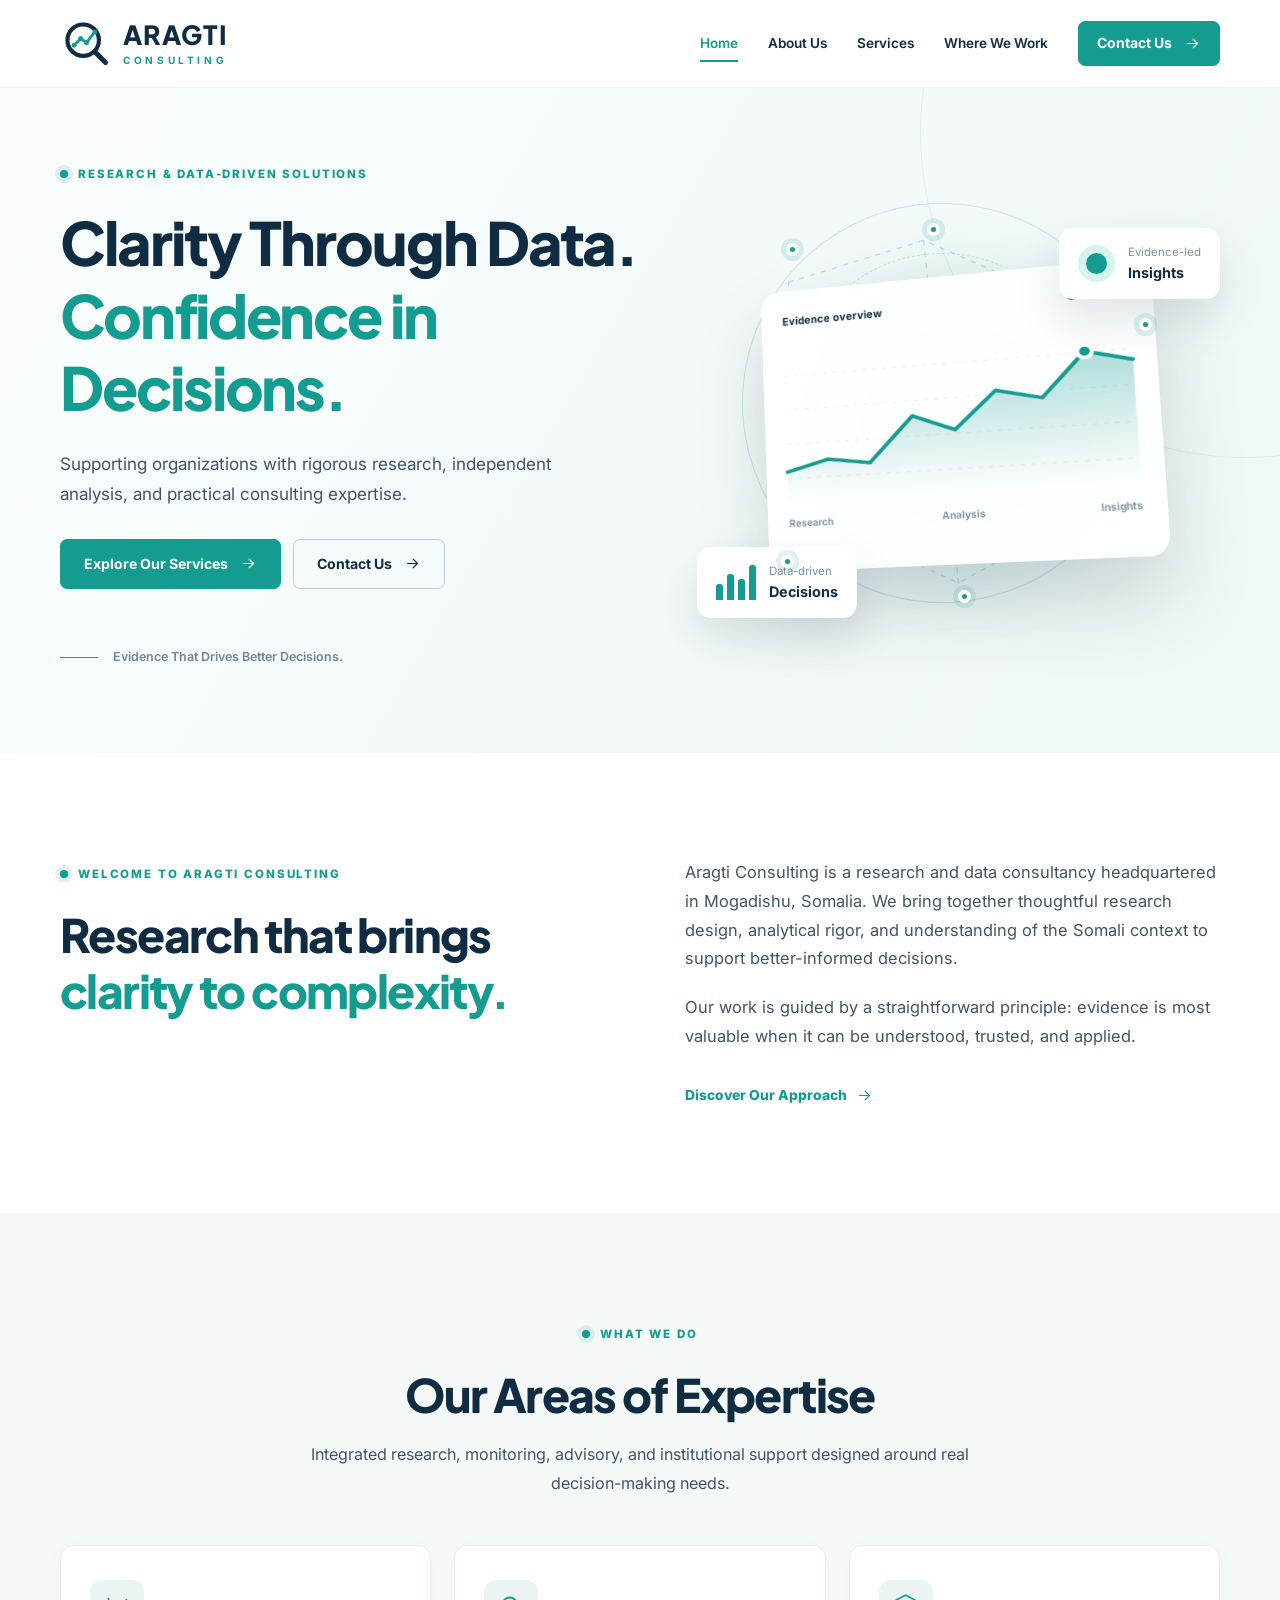
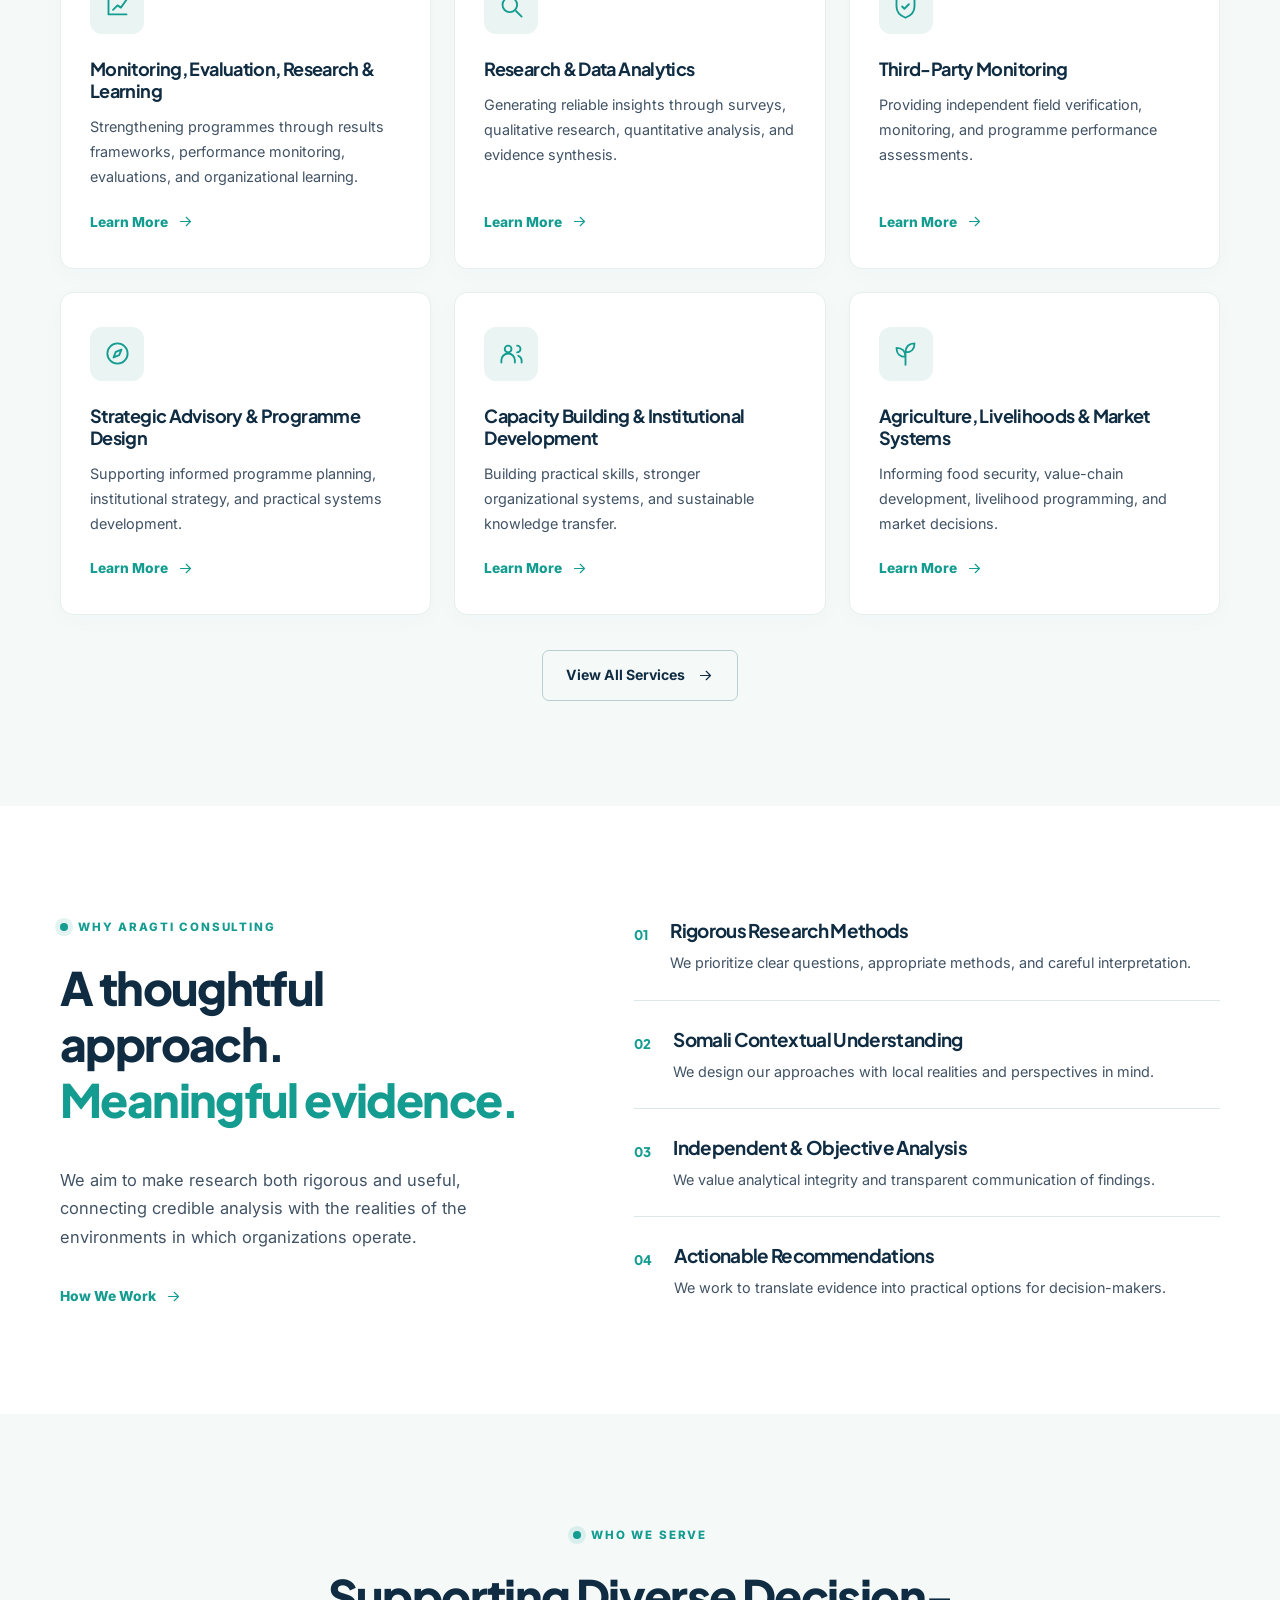
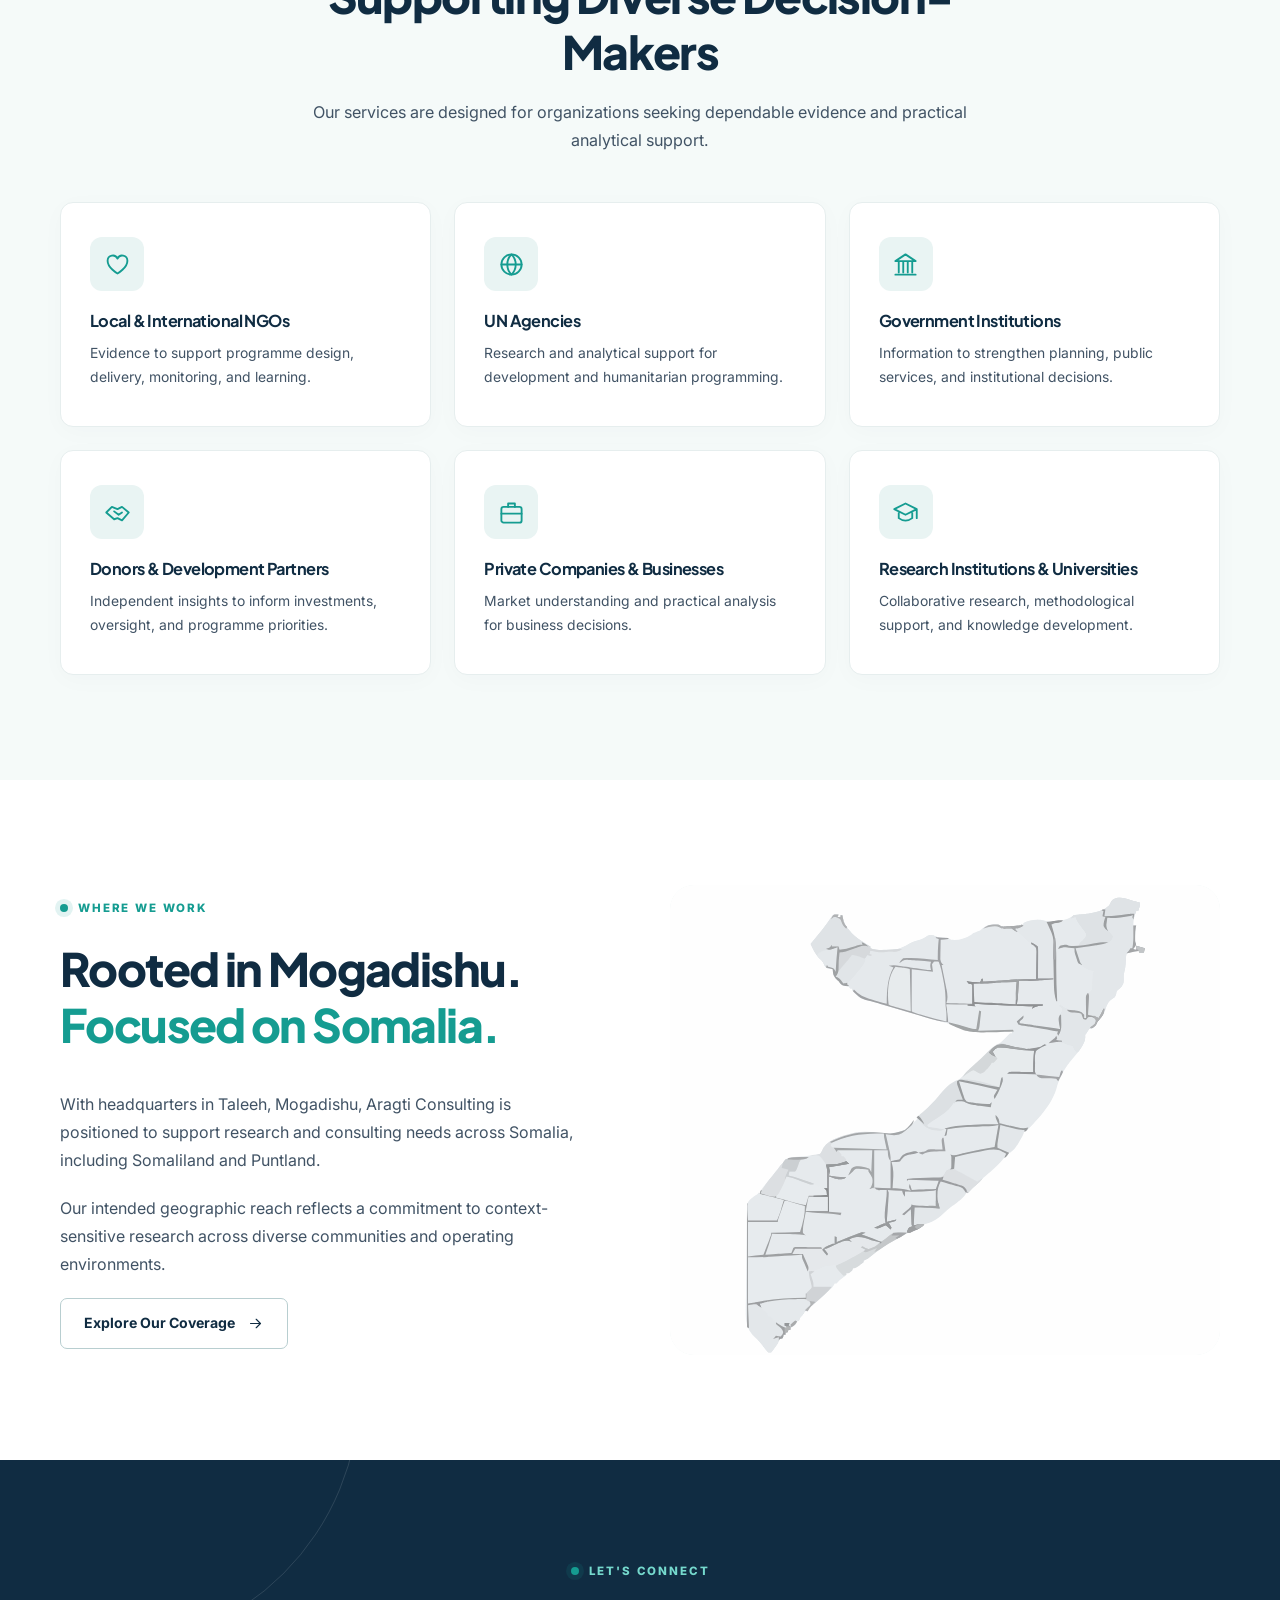
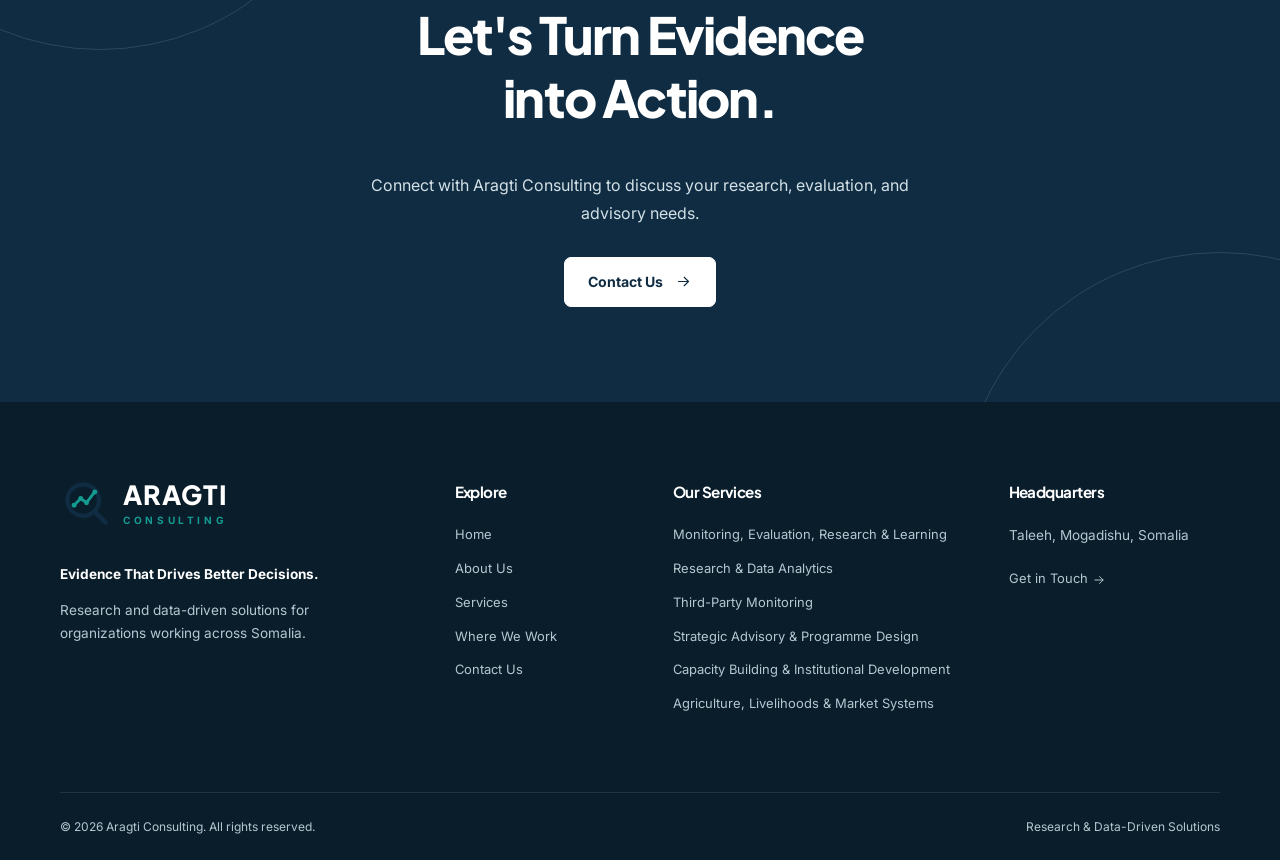
==== index.html @ 517cd4cc "Add files via upload" ====
<!doctype html>
<html lang="en">
<head>
  <meta charset="utf-8">
  <meta name="viewport" content="width=device-width,initial-scale=1">
  <meta name="theme-color" content="#102C42">
  <meta name="description" content="Aragti Consulting delivers research, data analytics, monitoring, evaluation, and advisory solutions for organizations across Somalia.">
  <meta name="robots" content="index,follow">
  <meta property="og:type" content="website">
  <meta property="og:site_name" content="Aragti Consulting">
  <meta property="og:title" content="Home | Aragti Consulting">
  <meta property="og:description" content="Aragti Consulting delivers research, data analytics, monitoring, evaluation, and advisory solutions for organizations across Somalia.">
  <meta property="og:image" content="assets/social-preview.svg">
  <meta name="twitter:card" content="summary_large_image">
  <meta name="twitter:title" content="Home | Aragti Consulting">
  <meta name="twitter:description" content="Aragti Consulting delivers research, data analytics, monitoring, evaluation, and advisory solutions for organizations across Somalia.">
  <link rel="icon" href="assets/favicon.svg" type="image/svg+xml">
  <link rel="preconnect" href="https://fonts.googleapis.com">
  <link rel="preconnect" href="https://fonts.gstatic.com" crossorigin>
  <link href="https://fonts.googleapis.com/css2?family=Inter:wght@400;500;600;700&family=Plus+Jakarta+Sans:wght@400;500;600;700;800&display=swap" rel="stylesheet">
  <link rel="stylesheet" href="css/styles.css">
  <script src="js/main.js" defer></script>
  <title>Home | Aragti Consulting</title>
</head>
<body>
  <a class="skip-link" href="#main">Skip to content</a>
  <header class="site-header" id="site-header">
    <div class="container header-inner">
      <a class="brand" href="index.html" aria-label="Aragti Consulting home">
        <img src="assets/logo.svg" alt="" width="53" height="53">
        <span class="brand-type"><strong>ARAGTI</strong><span>CONSULTING</span></span>
      </a>
      <button class="menu-toggle" type="button" aria-label="Open navigation" aria-controls="primary-nav" aria-expanded="false">
        <svg class="icon menu-open" viewBox="0 0 24 24" fill="none" stroke="currentColor" stroke-width="1.65" stroke-linecap="round" stroke-linejoin="round" aria-hidden="true"><path d="M4 7h16M4 12h16M4 17h16"/></svg><svg class="icon menu-close" viewBox="0 0 24 24" fill="none" stroke="currentColor" stroke-width="1.65" stroke-linecap="round" stroke-linejoin="round" aria-hidden="true"><path d="M5 5 19 19M19 5 5 19"/></svg>
      </button>
      <nav class="primary-nav" id="primary-nav" aria-label="Main navigation">
        <a href="index.html" aria-current="page">Home</a><a href="about.html" >About Us</a><a href="services.html" >Services</a><a href="where-we-work.html" >Where We Work</a>
        <a class="button button-small" href="contact.html" >Contact Us <svg class="icon " viewBox="0 0 24 24" fill="none" stroke="currentColor" stroke-width="1.65" stroke-linecap="round" stroke-linejoin="round" aria-hidden="true"><path d="M5 12h14m-6-6 6 6-6 6"/></svg></a>
      </nav>
    </div>
  </header>
  <main id="main">
<section class="hero">
  <div class="container hero-grid">
    <div class="hero-content">
      <span class="eyebrow"><span class="eyebrow-dot"></span>Research & Data-Driven Solutions</span>
      <h1>Clarity Through Data.<br><span>Confidence in Decisions.</span></h1>
      <p>Supporting organizations with rigorous research, independent analysis, and practical consulting expertise.</p>
      <div class="button-row">
        <a class="button" href="services.html">Explore Our Services <svg class="icon " viewBox="0 0 24 24" fill="none" stroke="currentColor" stroke-width="1.65" stroke-linecap="round" stroke-linejoin="round" aria-hidden="true"><path d="M5 12h14m-6-6 6 6-6 6"/></svg></a>
        <a class="button button-outline" href="contact.html">Contact Us <svg class="icon " viewBox="0 0 24 24" fill="none" stroke="currentColor" stroke-width="1.65" stroke-linecap="round" stroke-linejoin="round" aria-hidden="true"><path d="M5 12h14m-6-6 6 6-6 6"/></svg></a>
      </div>
      <div class="hero-footnote"><span class="footnote-line"></span>Evidence That Drives Better Decisions.</div>
    </div>
    <div class="hero-visual" aria-hidden="true">
  <div class="visual-glow"></div>
  <div class="visual-orbit orbit-one"></div>
  <div class="visual-orbit orbit-two"></div>
  <div class="analytics-card analytics-main">
    <div class="analytics-top"><span>Evidence overview</span><span class="status-dots">● ● ●</span></div>
    <div class="chart-area">
      <svg viewBox="0 0 340 180" preserveAspectRatio="none">
        <defs><linearGradient id="chartfill" x1="0" y1="0" x2="0" y2="1"><stop stop-color="#159C91" stop-opacity=".34"/><stop offset="1" stop-color="#159C91" stop-opacity="0"/></linearGradient></defs>
        <path class="chart-grid" d="M0 35H340M0 75H340M0 115H340M0 155H340"/>
        <path d="M0 147 42 135 84 142 128 92 169 111 210 70 254 82 296 34 340 47V180H0Z" fill="url(#chartfill)"/>
        <path d="M0 147 42 135 84 142 128 92 169 111 210 70 254 82 296 34 340 47" fill="none" stroke="#159C91" stroke-width="4" stroke-linecap="round" stroke-linejoin="round"/>
        <circle cx="296" cy="34" r="7" fill="#159C91" stroke="white" stroke-width="4"/>
      </svg>
    </div>
    <div class="analytics-bottom"><span>Research</span><span>Analysis</span><span>Insights</span></div>
  </div>
  <div class="float-card float-card-top"><span class="mini-pulse"></span><span>Evidence-led<br><strong>Insights</strong></span></div>
  <div class="float-card float-card-bottom"><span class="mini-bars"><i></i><i></i><i></i><i></i></span><span>Data-driven<br><strong>Decisions</strong></span></div>
  <div class="node node-a"></div><div class="node node-b"></div><div class="node node-c"></div>
  <div class="node node-d"></div><div class="node node-e"></div>
  <svg class="network-lines" viewBox="0 0 600 540"><path d="M105 120 260 72 474 165 500 355 300 465 95 370 105 120M260 72 300 465M95 370 474 165"/></svg>
</div>
  </div>
</section>

<section class="section intro-section">
  <div class="container split-grid">
    <div class="reveal">
      <span class="eyebrow"><span class="eyebrow-dot"></span>Welcome to Aragti Consulting</span>
      <h2>Research that brings <span class="accent">clarity to complexity.</span></h2>
    </div>
    <div class="intro-copy reveal">
      <p>Aragti Consulting is a research and data consultancy headquartered in Mogadishu, Somalia. We bring together thoughtful research design, analytical rigor, and understanding of the Somali context to support better-informed decisions.</p>
      <p>Our work is guided by a straightforward principle: evidence is most valuable when it can be understood, trusted, and applied.</p>
      <a class="text-link" href="about.html">Discover Our Approach <svg class="icon " viewBox="0 0 24 24" fill="none" stroke="currentColor" stroke-width="1.65" stroke-linecap="round" stroke-linejoin="round" aria-hidden="true"><path d="M5 12h14m-6-6 6 6-6 6"/></svg></a>
    </div>
  </div>
</section>

<section class="section section-soft" id="services">
  <div class="container">
    <div class="section-heading reveal"><span class="eyebrow"><span class="eyebrow-dot"></span>What We Do</span><h2>Our Areas of Expertise</h2><p>Integrated research, monitoring, advisory, and institutional support designed around real decision-making needs.</p></div>
    <div class="card-grid three-col">
  <article class="info-card reveal">
    <span class="icon-box"><svg class="icon " viewBox="0 0 24 24" fill="none" stroke="currentColor" stroke-width="1.65" stroke-linecap="round" stroke-linejoin="round" aria-hidden="true"><path d="M4 19V5M4 19h16M8 15l4-4 3 2 5-7"/></svg></span>
    <h3>Monitoring, Evaluation, Research & Learning</h3><p>Strengthening programmes through results frameworks, performance monitoring, evaluations, and organizational learning.</p>
    <a class="text-link" href="services.html#service-1">Learn More <svg class="icon " viewBox="0 0 24 24" fill="none" stroke="currentColor" stroke-width="1.65" stroke-linecap="round" stroke-linejoin="round" aria-hidden="true"><path d="M5 12h14m-6-6 6 6-6 6"/></svg></a>
  </article>
  <article class="info-card reveal">
    <span class="icon-box"><svg class="icon " viewBox="0 0 24 24" fill="none" stroke="currentColor" stroke-width="1.65" stroke-linecap="round" stroke-linejoin="round" aria-hidden="true"><circle cx="10.5" cy="10.5" r="6.5"/><path d="m16 16 5 5"/></svg></span>
    <h3>Research & Data Analytics</h3><p>Generating reliable insights through surveys, qualitative research, quantitative analysis, and evidence synthesis.</p>
    <a class="text-link" href="services.html#service-2">Learn More <svg class="icon " viewBox="0 0 24 24" fill="none" stroke="currentColor" stroke-width="1.65" stroke-linecap="round" stroke-linejoin="round" aria-hidden="true"><path d="M5 12h14m-6-6 6 6-6 6"/></svg></a>
  </article>
  <article class="info-card reveal">
    <span class="icon-box"><svg class="icon " viewBox="0 0 24 24" fill="none" stroke="currentColor" stroke-width="1.65" stroke-linecap="round" stroke-linejoin="round" aria-hidden="true"><path d="M12 2 4 6v6c0 5 3.4 8.2 8 10 4.6-1.8 8-5 8-10V6l-8-4Z"/><path d="m9 12 2 2 4-4"/></svg></span>
    <h3>Third-Party Monitoring</h3><p>Providing independent field verification, monitoring, and programme performance assessments.</p>
    <a class="text-link" href="services.html#service-3">Learn More <svg class="icon " viewBox="0 0 24 24" fill="none" stroke="currentColor" stroke-width="1.65" stroke-linecap="round" stroke-linejoin="round" aria-hidden="true"><path d="M5 12h14m-6-6 6 6-6 6"/></svg></a>
  </article>
  <article class="info-card reveal">
    <span class="icon-box"><svg class="icon " viewBox="0 0 24 24" fill="none" stroke="currentColor" stroke-width="1.65" stroke-linecap="round" stroke-linejoin="round" aria-hidden="true"><circle cx="12" cy="12" r="9"/><path d="m15.5 8.5-2 5-5 2 2-5 5-2Z"/></svg></span>
    <h3>Strategic Advisory & Programme Design</h3><p>Supporting informed programme planning, institutional strategy, and practical systems development.</p>
    <a class="text-link" href="services.html#service-4">Learn More <svg class="icon " viewBox="0 0 24 24" fill="none" stroke="currentColor" stroke-width="1.65" stroke-linecap="round" stroke-linejoin="round" aria-hidden="true"><path d="M5 12h14m-6-6 6 6-6 6"/></svg></a>
  </article>
  <article class="info-card reveal">
    <span class="icon-box"><svg class="icon " viewBox="0 0 24 24" fill="none" stroke="currentColor" stroke-width="1.65" stroke-linecap="round" stroke-linejoin="round" aria-hidden="true"><circle cx="9" cy="8" r="3"/><path d="M3 20v-2a6 6 0 0 1 12 0v2M17 5a3 3 0 0 1 0 6M18 14a5 5 0 0 1 3 5v1"/></svg></span>
    <h3>Capacity Building & Institutional Development</h3><p>Building practical skills, stronger organizational systems, and sustainable knowledge transfer.</p>
    <a class="text-link" href="services.html#service-5">Learn More <svg class="icon " viewBox="0 0 24 24" fill="none" stroke="currentColor" stroke-width="1.65" stroke-linecap="round" stroke-linejoin="round" aria-hidden="true"><path d="M5 12h14m-6-6 6 6-6 6"/></svg></a>
  </article>
  <article class="info-card reveal">
    <span class="icon-box"><svg class="icon " viewBox="0 0 24 24" fill="none" stroke="currentColor" stroke-width="1.65" stroke-linecap="round" stroke-linejoin="round" aria-hidden="true"><path d="M12 22V11M12 15c-5 0-8-3-8-8 5 0 8 3 8 8ZM12 11c0-5 3-8 8-8 0 5-3 8-8 8Z"/></svg></span>
    <h3>Agriculture, Livelihoods & Market Systems</h3><p>Informing food security, value-chain development, livelihood programming, and market decisions.</p>
    <a class="text-link" href="services.html#service-6">Learn More <svg class="icon " viewBox="0 0 24 24" fill="none" stroke="currentColor" stroke-width="1.65" stroke-linecap="round" stroke-linejoin="round" aria-hidden="true"><path d="M5 12h14m-6-6 6 6-6 6"/></svg></a>
  </article></div>
    <div class="section-action reveal"><a class="button button-outline" href="services.html">View All Services <svg class="icon " viewBox="0 0 24 24" fill="none" stroke="currentColor" stroke-width="1.65" stroke-linecap="round" stroke-linejoin="round" aria-hidden="true"><path d="M5 12h14m-6-6 6 6-6 6"/></svg></a></div>
  </div>
</section>

<section class="section">
  <div class="container why-grid">
    <div class="reveal">
      <span class="eyebrow"><span class="eyebrow-dot"></span>Why Aragti Consulting</span>
      <h2>A thoughtful approach.<br><span class="accent">Meaningful evidence.</span></h2>
      <p class="lead">We aim to make research both rigorous and useful, connecting credible analysis with the realities of the environments in which organizations operate.</p>
      <a class="text-link" href="about.html">How We Work <svg class="icon " viewBox="0 0 24 24" fill="none" stroke="currentColor" stroke-width="1.65" stroke-linecap="round" stroke-linejoin="round" aria-hidden="true"><path d="M5 12h14m-6-6 6 6-6 6"/></svg></a>
    </div>
    <div class="quality-grid">
      <div class="quality-item reveal"><span>01</span><div><h3>Rigorous Research Methods</h3><p>We prioritize clear questions, appropriate methods, and careful interpretation.</p></div></div><div class="quality-item reveal"><span>02</span><div><h3>Somali Contextual Understanding</h3><p>We design our approaches with local realities and perspectives in mind.</p></div></div><div class="quality-item reveal"><span>03</span><div><h3>Independent & Objective Analysis</h3><p>We value analytical integrity and transparent communication of findings.</p></div></div><div class="quality-item reveal"><span>04</span><div><h3>Actionable Recommendations</h3><p>We work to translate evidence into practical options for decision-makers.</p></div></div>
    </div>
  </div>
</section>

<section class="section section-soft">
  <div class="container">
    <div class="section-heading reveal"><span class="eyebrow"><span class="eyebrow-dot"></span>Who We Serve</span><h2>Supporting Diverse Decision-Makers</h2><p>Our services are designed for organizations seeking dependable evidence and practical analytical support.</p></div>
    <div class="card-grid three-col audience-grid">
      <article class="audience-card reveal"><span class="icon-box"><svg class="icon " viewBox="0 0 24 24" fill="none" stroke="currentColor" stroke-width="1.65" stroke-linecap="round" stroke-linejoin="round" aria-hidden="true"><path d="M20.8 8.6C20.8 15 12 20 12 20S3.2 15 3.2 8.6a4.6 4.6 0 0 1 8.8-1.8 4.6 4.6 0 0 1 8.8 1.8Z"/></svg></span><h3>Local & International NGOs</h3><p>Evidence to support programme design, delivery, monitoring, and learning.</p></article><article class="audience-card reveal"><span class="icon-box"><svg class="icon " viewBox="0 0 24 24" fill="none" stroke="currentColor" stroke-width="1.65" stroke-linecap="round" stroke-linejoin="round" aria-hidden="true"><circle cx="12" cy="12" r="9"/><path d="M3 12h18M12 3c-5 5-5 13 0 18M12 3c5 5 5 13 0 18"/></svg></span><h3>UN Agencies</h3><p>Research and analytical support for development and humanitarian programming.</p></article><article class="audience-card reveal"><span class="icon-box"><svg class="icon " viewBox="0 0 24 24" fill="none" stroke="currentColor" stroke-width="1.65" stroke-linecap="round" stroke-linejoin="round" aria-hidden="true"><path d="m3 9 9-6 9 6M4 9h16M6 9v10M10 9v10M14 9v10M18 9v10M3 21h18"/></svg></span><h3>Government Institutions</h3><p>Information to strengthen planning, public services, and institutional decisions.</p></article><article class="audience-card reveal"><span class="icon-box"><svg class="icon " viewBox="0 0 24 24" fill="none" stroke="currentColor" stroke-width="1.65" stroke-linecap="round" stroke-linejoin="round" aria-hidden="true"><path d="m2 12 5-5 5 2 4-2 6 5-6 7-4-2-3 1-7-6Z"/><path d="m9 11 4 3 3-2"/></svg></span><h3>Donors & Development Partners</h3><p>Independent insights to inform investments, oversight, and programme priorities.</p></article><article class="audience-card reveal"><span class="icon-box"><svg class="icon " viewBox="0 0 24 24" fill="none" stroke="currentColor" stroke-width="1.65" stroke-linecap="round" stroke-linejoin="round" aria-hidden="true"><rect x="3" y="7" width="18" height="14" rx="2"/><path d="M9 7V4h6v3M3 13h18"/></svg></span><h3>Private Companies & Businesses</h3><p>Market understanding and practical analysis for business decisions.</p></article><article class="audience-card reveal"><span class="icon-box"><svg class="icon " viewBox="0 0 24 24" fill="none" stroke="currentColor" stroke-width="1.65" stroke-linecap="round" stroke-linejoin="round" aria-hidden="true"><path d="m2 9 10-5 10 5-10 5-10-5ZM6 12v5c4 3 8 3 12 0v-5M22 9v8"/></svg></span><h3>Research Institutions & Universities</h3><p>Collaborative research, methodological support, and knowledge development.</p></article>
    </div>
  </div>
</section>

<section class="section">
  <div class="container coverage-preview">
    <div class="reveal">
      <span class="eyebrow"><span class="eyebrow-dot"></span>Where We Work</span>
      <h2>Rooted in Mogadishu.<br><span class="accent">Focused on Somalia.</span></h2>
      <p>With headquarters in Taleeh, Mogadishu, Aragti Consulting is positioned to support research and consulting needs across Somalia, including Somaliland and Puntland.</p>
      <p>Our intended geographic reach reflects a commitment to context-sensitive research across diverse communities and operating environments.</p>
      <a class="button button-outline" href="where-we-work.html">Explore Our Coverage <svg class="icon " viewBox="0 0 24 24" fill="none" stroke="currentColor" stroke-width="1.65" stroke-linecap="round" stroke-linejoin="round" aria-hidden="true"><path d="M5 12h14m-6-6 6 6-6 6"/></svg></a>
    </div>
    <div class="coverage-art reveal" aria-hidden="true">
      <img src="assets/somalia-map.svg" alt="" width="540" height="470" loading="lazy">
    </div>
  </div>
</section>

<section class="cta-section">
    <div class="container cta-inner reveal">
      <span class="eyebrow"><span class="eyebrow-dot"></span>Let's Connect</span>
      <h2>Let's Turn Evidence<br>into Action.</h2>
      <p>Connect with Aragti Consulting to discuss your research, evaluation, and advisory needs.</p>
      <a class="button button-light" href="contact.html">Contact Us <svg class="icon " viewBox="0 0 24 24" fill="none" stroke="currentColor" stroke-width="1.65" stroke-linecap="round" stroke-linejoin="round" aria-hidden="true"><path d="M5 12h14m-6-6 6 6-6 6"/></svg></a>
    </div>
  </section></main>
  <footer class="site-footer">
    <div class="container footer-grid">
      <div class="footer-about">
        <a class="brand brand-footer" href="index.html">
          <img src="assets/logo.svg" alt="" width="52" height="52">
          <span class="brand-type"><strong>ARAGTI</strong><span>CONSULTING</span></span>
        </a>
        <p class="footer-tagline">Evidence That Drives Better Decisions.</p>
        <p>Research and data-driven solutions for organizations working across Somalia.</p>
      </div>
      <div><h3>Explore</h3>
        <a href="index.html">Home</a><a href="about.html">About Us</a>
        <a href="services.html">Services</a><a href="where-we-work.html">Where We Work</a>
        <a href="contact.html">Contact Us</a>
      </div>
      <div><h3>Our Services</h3>
        <a href="services.html#service-1">Monitoring, Evaluation, Research & Learning</a><a href="services.html#service-2">Research & Data Analytics</a><a href="services.html#service-3">Third-Party Monitoring</a><a href="services.html#service-4">Strategic Advisory & Programme Design</a><a href="services.html#service-5">Capacity Building & Institutional Development</a><a href="services.html#service-6">Agriculture, Livelihoods & Market Systems</a>
      </div>
      <div><h3>Headquarters</h3><p>Taleeh, Mogadishu, Somalia</p>
        <a href="contact.html">Get in Touch <svg class="icon " viewBox="0 0 24 24" fill="none" stroke="currentColor" stroke-width="1.65" stroke-linecap="round" stroke-linejoin="round" aria-hidden="true"><path d="M5 12h14m-6-6 6 6-6 6"/></svg></a>
      </div>
    </div>
    <div class="container footer-bottom">
      <span>© <span id="year"></span> Aragti Consulting. All rights reserved.</span>
      <span>Research & Data-Driven Solutions</span>
    </div>
  </footer>
  <button class="back-to-top" type="button" aria-label="Back to top"><svg class="icon " viewBox="0 0 24 24" fill="none" stroke="currentColor" stroke-width="1.65" stroke-linecap="round" stroke-linejoin="round" aria-hidden="true"><path d="M12 20V4m-7 7 7-7 7 7"/></svg></button>
</body>
</html>
---- css/styles.css ----
:root{
  --navy:#102C42;--navy-dark:#0B2233;--teal:#159C91;
  --teal-dark:#107E75;--soft:#E9F4F3;--text:#415365;
  --white:#fff;--line:#DDE7E9;--shadow:0 20px 60px rgba(16,44,66,.08);
  --heading:"Plus Jakarta Sans",Arial,sans-serif;
  --body:"Inter",Arial,sans-serif;
}
*,*::before,*::after{box-sizing:border-box}
html{scroll-behavior:smooth;scroll-padding-top:100px}
body{margin:0;font-family:var(--body);color:var(--text);line-height:1.75;background:#fff}
body.menu-open{overflow:hidden}
h1,h2,h3,h4{font-family:var(--heading);color:var(--navy);line-height:1.22;letter-spacing:-.035em}
h1,h2,h3,p{margin-top:0}
h1{font-size:clamp(2.8rem,5vw,5rem);font-weight:800}
h2{font-size:clamp(2rem,3.6vw,3.25rem);font-weight:800}
h3{font-size:1.18rem;font-weight:700}
p{margin-bottom:1.25rem}
a{color:inherit;text-decoration:none}
button,input,textarea{font:inherit}
button{cursor:pointer}
img,svg{max-width:100%}
img{display:block}
:focus-visible{outline:3px solid var(--teal);outline-offset:4px}
::selection{background:#B7E6E0;color:var(--navy)}
.container{width:min(1160px,calc(100% - 48px));margin-inline:auto}
.section{padding:105px 0}
.section-soft{background:#F5FAF9}
.accent{color:var(--teal)}
.icon{width:21px;height:21px;flex:none}
.skip-link{position:fixed;top:-100px;left:20px;background:var(--navy);color:#fff;padding:12px 20px;z-index:1000}
.skip-link:focus{top:10px}
.site-header{height:88px;position:sticky;top:0;z-index:100;background:rgba(255,255,255,.96);backdrop-filter:blur(18px);border-bottom:1px solid rgba(16,44,66,.06);transition:box-shadow .25s}
.site-header.scrolled{box-shadow:0 7px 25px rgba(16,44,66,.08)}
.header-inner{height:100%;display:flex;align-items:center;justify-content:space-between;gap:25px}
.brand{display:inline-flex;align-items:center;gap:10px;color:var(--navy);flex:none}
.brand img{width:53px;height:53px}
.brand-type{display:flex;flex-direction:column;line-height:1}
.brand-type strong{font-family:var(--heading);font-size:1.65rem;letter-spacing:.035em;font-weight:800}
.brand-type>span{color:var(--teal);font-size:.63rem;letter-spacing:.36em;font-weight:700;margin-top:6px}
.primary-nav{display:flex;align-items:center;gap:30px}
.primary-nav>a:not(.button){font-size:.85rem;font-weight:600;color:var(--navy);padding:10px 0;position:relative}
.primary-nav>a:not(.button)::after{content:"";height:2px;background:var(--teal);position:absolute;left:0;right:100%;bottom:3px;transition:right .25s}
.primary-nav>a:not(.button):hover::after,.primary-nav>a[aria-current="page"]:not(.button)::after{right:0}
.primary-nav>a[aria-current="page"]:not(.button){color:var(--teal)}
.menu-toggle{display:none;border:0;background:none;color:var(--navy);padding:8px}
.menu-close{display:none}
.button{display:inline-flex;align-items:center;justify-content:center;gap:12px;padding:15px 23px;border-radius:7px;background:var(--teal);color:#fff;border:1px solid var(--teal);font-size:.88rem;font-weight:700;line-height:1.3;transition:transform .25s,background .25s,box-shadow .25s}
.button:hover{background:var(--teal-dark);border-color:var(--teal-dark);transform:translateY(-2px);box-shadow:0 12px 26px rgba(21,156,145,.18)}
.button .icon{width:17px;height:17px}
.button-small{padding:12px 18px}
.button-outline{background:transparent;color:var(--navy);border-color:#B8CED0}
.button-outline:hover{color:#fff}
.button-light{background:#fff;color:var(--navy);border-color:#fff}
.button-light:hover{background:var(--soft);color:var(--navy);border-color:var(--soft)}
.button-row{display:flex;flex-wrap:wrap;gap:12px}
.eyebrow{display:inline-flex;align-items:center;gap:10px;color:var(--teal);font-size:.72rem;font-weight:800;text-transform:uppercase;letter-spacing:.16em;margin-bottom:22px}
.eyebrow-dot{width:8px;height:8px;border-radius:50%;background:var(--teal);box-shadow:0 0 0 5px rgba(21,156,145,.12)}
.hero{background:linear-gradient(120deg,#F8FCFC 5%,#EFF8F6 100%);overflow:hidden;position:relative}
.hero::before{content:"";position:absolute;width:650px;height:650px;border:1px solid rgba(21,156,145,.1);border-radius:50%;right:-290px;top:-280px}
.hero-grid{min-height:650px;display:grid;grid-template-columns:1.07fr .93fr;align-items:center;gap:35px;padding-top:70px;padding-bottom:85px}
.hero-content{position:relative;z-index:2}
.hero h1{font-size:clamp(2.7rem,4.65vw,4.7rem);margin-bottom:25px}
.hero h1 span,.page-hero h1 span{color:var(--teal)}
.hero-content>p{font-size:1.07rem;max-width:510px;margin-bottom:30px}
.hero-footnote{margin-top:57px;font-size:.78rem;font-weight:600;display:flex;align-items:center;gap:15px;color:#718693}
.footnote-line{width:38px;height:1px;background:var(--teal)}
.hero-visual{height:500px;position:relative;isolation:isolate;perspective:1000px}
.visual-glow{position:absolute;inset:15% 0 10%;border-radius:50%;background:radial-gradient(circle,rgba(21,156,145,.21),transparent 65%);filter:blur(20px)}
.visual-orbit{position:absolute;border:1px solid rgba(21,156,145,.2);border-radius:50%;transform:rotate(-25deg)}
.orbit-one{width:400px;height:400px;top:40px;left:45px}
.orbit-two{width:300px;height:300px;top:90px;left:95px;border-style:dashed}
.analytics-card{position:absolute;background:rgba(255,255,255,.92);backdrop-filter:blur(16px);border:1px solid rgba(255,255,255,.95);border-radius:20px;box-shadow:0 40px 75px rgba(16,44,66,.17)}
.analytics-main{width:77%;height:290px;top:110px;left:11%;padding:22px;transform:rotateY(-11deg) rotateX(5deg) rotateZ(-4deg);animation:float 8s ease-in-out infinite}
.analytics-top,.analytics-bottom{display:flex;align-items:center;justify-content:space-between;font-size:.7rem;font-weight:700;color:var(--navy)}
.status-dots{color:var(--teal);letter-spacing:5px;font-size:.7rem}
.chart-area{height:190px;padding:15px 0}
.chart-area svg{width:100%;height:100%;overflow:visible}
.chart-grid{stroke:#E7EEEE;stroke-width:1;stroke-dasharray:4 6}
.analytics-bottom{color:#8797A1;font-size:.64rem}
.float-card{position:absolute;z-index:2;display:flex;align-items:center;gap:13px;background:#fff;padding:15px 19px;border-radius:14px;box-shadow:0 20px 45px rgba(16,44,66,.13);font-size:.72rem;line-height:1.6;color:#80909B;animation:float 7s ease-in-out infinite}
.float-card strong{font-size:.9rem;color:var(--navy)}
.float-card-top{top:65px;right:0}
.float-card-bottom{bottom:45px;left:0;animation-delay:-3s}
.mini-pulse{width:37px;height:37px;border-radius:50%;border:8px solid #D8F3EE;background:var(--teal)}
.mini-bars{height:36px;display:flex;align-items:end;gap:4px}
.mini-bars i{width:7px;background:var(--teal);border-radius:3px 3px 0 0}
.mini-bars i:nth-child(1){height:16px}.mini-bars i:nth-child(2){height:26px}.mini-bars i:nth-child(3){height:21px}.mini-bars i:nth-child(4){height:35px}
.node{position:absolute;width:13px;height:13px;background:var(--teal);border:4px solid #fff;border-radius:50%;box-shadow:0 0 0 5px rgba(21,156,145,.14);z-index:3}
.node-a{top:16%;left:17%}.node-b{top:12%;left:44%}.node-c{top:31%;right:13%}.node-d{bottom:19%;left:16%}.node-e{bottom:12%;left:50%}
.network-lines{position:absolute;inset:0;width:100%;height:100%;z-index:-1}
.network-lines path{fill:none;stroke:rgba(21,156,145,.24);stroke-width:1.5;stroke-dasharray:6 7}
@keyframes float{0%,100%{translate:0 0}50%{translate:0 -13px}}
.split-grid{display:grid;grid-template-columns:1fr 1fr;gap:90px;align-items:start}
.intro-copy p{font-size:1.03rem}
.text-link{display:inline-flex;align-items:center;gap:9px;color:var(--teal);font-size:.86rem;font-weight:800;margin-top:12px}
.text-link .icon{width:17px;transition:transform .2s}
.text-link:hover .icon{transform:translateX(5px)}
.section-heading{text-align:center;max-width:720px;margin:0 auto 48px}
.section-heading h2{margin-bottom:18px}
.section-heading p{font-size:1.01rem}
.card-grid{display:grid;gap:23px}
.three-col{grid-template-columns:repeat(3,minmax(0,1fr))}
.two-col{grid-template-columns:repeat(2,minmax(0,1fr))}
.info-card,.audience-card{background:#fff;border:1px solid #E6EEEE;border-radius:13px;padding:34px 29px;box-shadow:0 5px 24px rgba(16,44,66,.025);transition:transform .25s,box-shadow .25s,border-color .25s}
.info-card:hover,.audience-card:hover{transform:translateY(-6px);box-shadow:var(--shadow);border-color:#C9E4E0}
.info-card{display:flex;flex-direction:column;align-items:flex-start;min-height:300px}
.info-card h3{font-size:1.13rem;margin:24px 0 12px}
.info-card p{font-size:.9rem;line-height:1.75}
.info-card .text-link{margin-top:auto}
.icon-box{width:54px;height:54px;border-radius:12px;background:var(--soft);color:var(--teal);display:inline-flex;align-items:center;justify-content:center}
.icon-box .icon{width:27px;height:27px}
.section-action{text-align:center;margin-top:35px}
.why-grid{display:grid;grid-template-columns:.9fr 1.1fr;gap:95px;align-items:center}
.lead{font-size:1.03rem}
.quality-grid{display:grid;gap:27px}
.quality-item{display:flex;align-items:start;gap:22px;border-bottom:1px solid var(--line);padding-bottom:24px}
.quality-item:last-child{border:0;padding:0}
.quality-item>span{font-family:var(--heading);color:var(--teal);font-size:.83rem;font-weight:800;margin-top:4px}
.quality-item h3{margin-bottom:8px}
.quality-item p{font-size:.9rem;margin:0}
.audience-card{min-height:225px}
.audience-card h3{margin:20px 0 10px;font-size:1.02rem}
.audience-card p{font-size:.87rem;margin:0}
.coverage-preview{display:grid;grid-template-columns:1fr 1fr;align-items:center;gap:60px}
.coverage-preview p{max-width:520px}
.coverage-art{background:#F0F8F7;border-radius:24px;overflow:hidden}
.coverage-art img{width:100%}
.cta-section{background:var(--navy);position:relative;overflow:hidden;text-align:center;padding:95px 0}
.cta-section::before,.cta-section::after{content:"";position:absolute;border:1px solid rgba(255,255,255,.12);border-radius:50%;width:520px;height:520px;top:-330px;left:-160px}
.cta-section::after{left:auto;right:-200px;top:auto;bottom:-370px}
.cta-inner{position:relative;z-index:1}
.cta-section .eyebrow{color:#75D9CD}
.cta-section h2{color:#fff;font-size:clamp(2.5rem,4vw,4rem)}
.cta-section p{max-width:550px;color:#D2E1E7;margin:0 auto 30px}
.site-footer{background:#091D2B;color:#B5C8D0;padding-top:75px}
.footer-grid{display:grid;grid-template-columns:1.5fr .75fr 1.25fr .9fr;gap:42px;padding-bottom:65px}
.brand-footer .brand-type strong{color:#fff}
.footer-about>p{max-width:310px;font-size:.85rem}
.footer-tagline{color:#fff;font-weight:700;margin:25px 0 12px}
.footer-grid h3{color:#fff;font-size:.95rem;margin:6px 0 23px}
.footer-grid>div>a:not(.brand){display:block;font-size:.81rem;margin-bottom:13px;line-height:1.6;transition:color .2s}
.footer-grid a:hover{color:#69D6CA}
.footer-grid>div>p{font-size:.85rem}
.footer-grid .icon{width:14px;height:14px;vertical-align:middle}
.footer-bottom{display:flex;justify-content:space-between;gap:15px;border-top:1px solid rgba(255,255,255,.1);padding:23px 0;font-size:.75rem}
.back-to-top{position:fixed;bottom:26px;right:26px;width:46px;height:46px;display:grid;place-items:center;background:var(--teal);border:0;border-radius:50%;color:#fff;z-index:50;box-shadow:0 10px 28px rgba(16,44,66,.2);opacity:0;visibility:hidden;transform:translateY(15px);transition:opacity .25s,transform .25s,visibility .25s}
.back-to-top.visible{opacity:1;visibility:visible;transform:translateY(0)}
.back-to-top:hover{background:var(--teal-dark)}
.page-hero{background:linear-gradient(115deg,#102C42,#163F53);padding:96px 0 72px;position:relative;overflow:hidden}
.page-hero::after{content:"";position:absolute;right:-120px;top:-250px;width:600px;height:600px;border-radius:50%;border:1px solid rgba(255,255,255,.1);box-shadow:0 0 0 75px rgba(255,255,255,.025),0 0 0 150px rgba(255,255,255,.018)}
.page-hero-inner{position:relative;z-index:1}
.page-hero .eyebrow{color:#78D8CD}
.page-hero h1{color:#fff;font-size:clamp(2.8rem,5vw,4.7rem);margin-bottom:20px}
.page-hero p{max-width:610px;color:#D2E1E7;font-size:1.04rem}
.breadcrumbs{display:flex;gap:12px;align-items:center;color:#C1D2D9;font-size:.76rem;margin-top:35px}
.breadcrumbs a:hover{color:#fff}
.statement-card{background:#fff;border:1px solid var(--line);padding:45px;border-radius:15px}
.statement-number,.service-index{color:var(--teal);font-size:.77rem;font-weight:800;letter-spacing:.09em}
.statement-card h3{font-size:1.55rem;margin:27px 0 15px}
.statement-card p{font-size:1.05rem;margin:0}
.values-grid{display:grid;grid-template-columns:repeat(5,minmax(0,1fr));gap:17px}
.value-card{border-top:3px solid var(--teal);background:#F7FBFA;padding:26px 20px;min-height:220px}
.value-card>span{color:var(--teal);font-weight:800;font-size:.8rem}
.value-card h3{font-size:1rem;margin:25px 0 12px}
.value-card p{font-size:.82rem;margin:0}
.process-grid{display:grid;grid-template-columns:repeat(4,minmax(0,1fr));gap:22px}
.process-step{position:relative;padding:30px 24px;background:#fff;border-radius:12px;border:1px solid var(--line)}
.process-number{font-family:var(--heading);font-size:2.2rem;font-weight:800;color:#B9E4DF}
.process-step h3{margin:25px 0 12px}
.process-step p{font-size:.85rem;margin:0}
.service-detail-list{display:grid;gap:0}
.service-detail{display:grid;grid-template-columns:110px 1fr 190px;align-items:center;gap:35px;padding:44px 0;border-bottom:1px solid var(--line);scroll-margin-top:120px}
.service-detail:first-child{border-top:1px solid var(--line)}
.service-detail-icon{display:flex;flex-direction:column;align-items:start;gap:14px}
.service-detail h2{font-size:1.5rem;margin-bottom:15px}
.service-detail p{max-width:650px;margin:0;font-size:.95rem}
.service-detail .text-link{white-space:nowrap}
.coverage-page-grid{display:grid;grid-template-columns:1fr 1fr;gap:65px;align-items:center}
.coverage-page-grid p{font-size:.98rem}
.map-panel{background:#F2F9F8;border-radius:18px;padding:20px;text-align:center}
.map-panel img{width:100%}
.map-panel>p{font-size:.7rem;margin:0;color:#7E909A}
.location-panel{display:flex;align-items:center;gap:16px;background:var(--soft);border-radius:12px;padding:20px;margin:30px 0 20px}
.location-panel>.icon{width:30px;height:30px;color:var(--teal)}
.location-panel strong,.location-panel span{display:block}
.location-panel strong{color:var(--navy)}
.location-panel span{font-size:.87rem}
.small-note{font-size:.77rem!important;color:#6D808A}
.contact-grid{display:grid;grid-template-columns:.85fr 1.15fr;gap:95px;align-items:start}
.contact-info>p{max-width:430px;margin-bottom:35px}
.contact-method{display:flex;align-items:start;gap:20px;padding:22px 0;border-bottom:1px solid var(--line)}
.contact-method>.icon{width:25px;height:25px;color:var(--teal);margin-top:3px}
.contact-method h3{font-size:.98rem;margin:0 0 5px}
.contact-method p{font-size:.88rem;margin:0}
.placeholder-text{color:#8A9AA4;font-style:italic}
.contact-form-panel{background:#F7FBFA;padding:40px;border-radius:17px;border:1px solid #E2EEEC}
.contact-form-panel h2{font-size:1.65rem;margin-bottom:12px}
.contact-form-panel>p{font-size:.9rem}
.form-notice{background:#E5F3F0;border-left:3px solid var(--teal);padding:12px 15px;font-size:.77rem;line-height:1.6;margin:20px 0 25px;color:var(--navy)}
.form-field{margin-bottom:19px}
.form-field label{display:block;color:var(--navy);font-size:.83rem;font-weight:700;margin-bottom:7px}
.form-field label span{color:var(--teal)}
.form-field input,.form-field textarea{display:block;width:100%;background:#fff;border:1px solid #D5E3E3;border-radius:7px;padding:13px 15px;color:var(--navy);font-size:.87rem;transition:border-color .2s,box-shadow .2s}
.form-field textarea{resize:vertical;min-height:140px}
.form-field input:focus,.form-field textarea:focus{outline:none;border-color:var(--teal);box-shadow:0 0 0 3px rgba(21,156,145,.13)}
.form-feedback{font-size:.83rem;color:var(--navy);margin:15px 0 0}
.reveal{opacity:0;transform:translateY(22px);transition:opacity .7s ease,transform .7s ease}
.reveal.in-view{opacity:1;transform:none}
@media(max-width:1050px){
  .primary-nav{gap:17px}
  .primary-nav>a:not(.button){font-size:.8rem}
  .hero-grid{gap:15px}
  .hero-visual{transform:scale(.9);transform-origin:center}
  .values-grid{grid-template-columns:repeat(3,1fr)}
  .service-detail{grid-template-columns:75px 1fr;gap:25px}
  .service-detail .text-link{grid-column:2;margin-top:-10px}
  .footer-grid{grid-template-columns:1.3fr 1fr 1fr;gap:35px}
  .footer-grid>div:last-child{grid-column:1/-1}
}
@media(max-width:800px){
  .section{padding:75px 0}
  .menu-toggle{display:flex;align-items:center;justify-content:center}
  .site-header{height:75px}
  .primary-nav{display:none;position:absolute;top:75px;left:0;right:0;height:calc(100dvh - 75px);overflow:auto;background:#fff;padding:25px 24px 50px;flex-direction:column;align-items:stretch;gap:12px;box-shadow:0 15px 25px rgba(16,44,66,.08)}
  .primary-nav.open{display:flex}
  .primary-nav>a:not(.button){font-size:1rem;padding:12px 0}
  .primary-nav .button{margin-top:15px}
  .menu-toggle[aria-expanded="true"] .menu-open{display:none}
  .menu-toggle[aria-expanded="true"] .menu-close{display:block}
  .hero-grid{grid-template-columns:1fr;min-height:unset;padding-top:75px;padding-bottom:60px}
  .hero-content{max-width:670px}
  .hero-visual{height:420px;width:min(100%,520px);margin:auto;transform:none}
  .split-grid,.why-grid,.coverage-preview,.coverage-page-grid,.contact-grid{grid-template-columns:1fr;gap:35px}
  .three-col{grid-template-columns:repeat(2,minmax(0,1fr))}
  .process-grid{grid-template-columns:repeat(2,minmax(0,1fr))}
  .contact-grid{gap:45px}
  .page-hero{padding:75px 0 55px}
}
@media(max-width:560px){
  .container{width:min(100% - 36px,1160px)}
  .section{padding:65px 0}
  .brand img{width:43px;height:43px}
  .brand-type strong{font-size:1.35rem}
  .brand-type>span{font-size:.5rem}
  .hero-grid{padding-top:60px}
  .hero h1{font-size:clamp(2.25rem,9vw,3.4rem)}
  .hero-visual{height:330px;transform:scale(.82);transform-origin:top center;margin-bottom:-55px}
  .analytics-main{width:83%;left:8%;top:85px;height:250px;padding:17px}
  .chart-area{height:160px}
  .float-card-top{right:-10px;top:45px}
  .float-card-bottom{bottom:15px}
  .orbit-one{width:320px;height:320px}
  .orbit-two{width:240px;height:240px}
  .three-col,.two-col,.values-grid,.process-grid{grid-template-columns:1fr}
  .info-card{min-height:unset}
  .statement-card{padding:30px}
  .value-card{min-height:unset}
  .service-detail{grid-template-columns:1fr;gap:15px;padding:35px 0}
  .service-detail-icon{flex-direction:row;align-items:center}
  .service-detail .text-link{grid-column:1;margin:0}
  .contact-form-panel{padding:25px 20px}
  .footer-grid{grid-template-columns:1fr 1fr;gap:30px}
  .footer-grid>div:first-child,.footer-grid>div:last-child{grid-column:1/-1}
  .footer-bottom{flex-direction:column}
  .button-row{align-items:stretch}
  .button-row .button{width:100%}
  .back-to-top{right:17px;bottom:17px}
}
@media(prefers-reduced-motion:reduce){
  *,*::before,*::after{animation-duration:.01ms!important;animation-iteration-count:1!important;transition-duration:.01ms!important;scroll-behavior:auto!important}
  .reveal{opacity:1;transform:none}
}
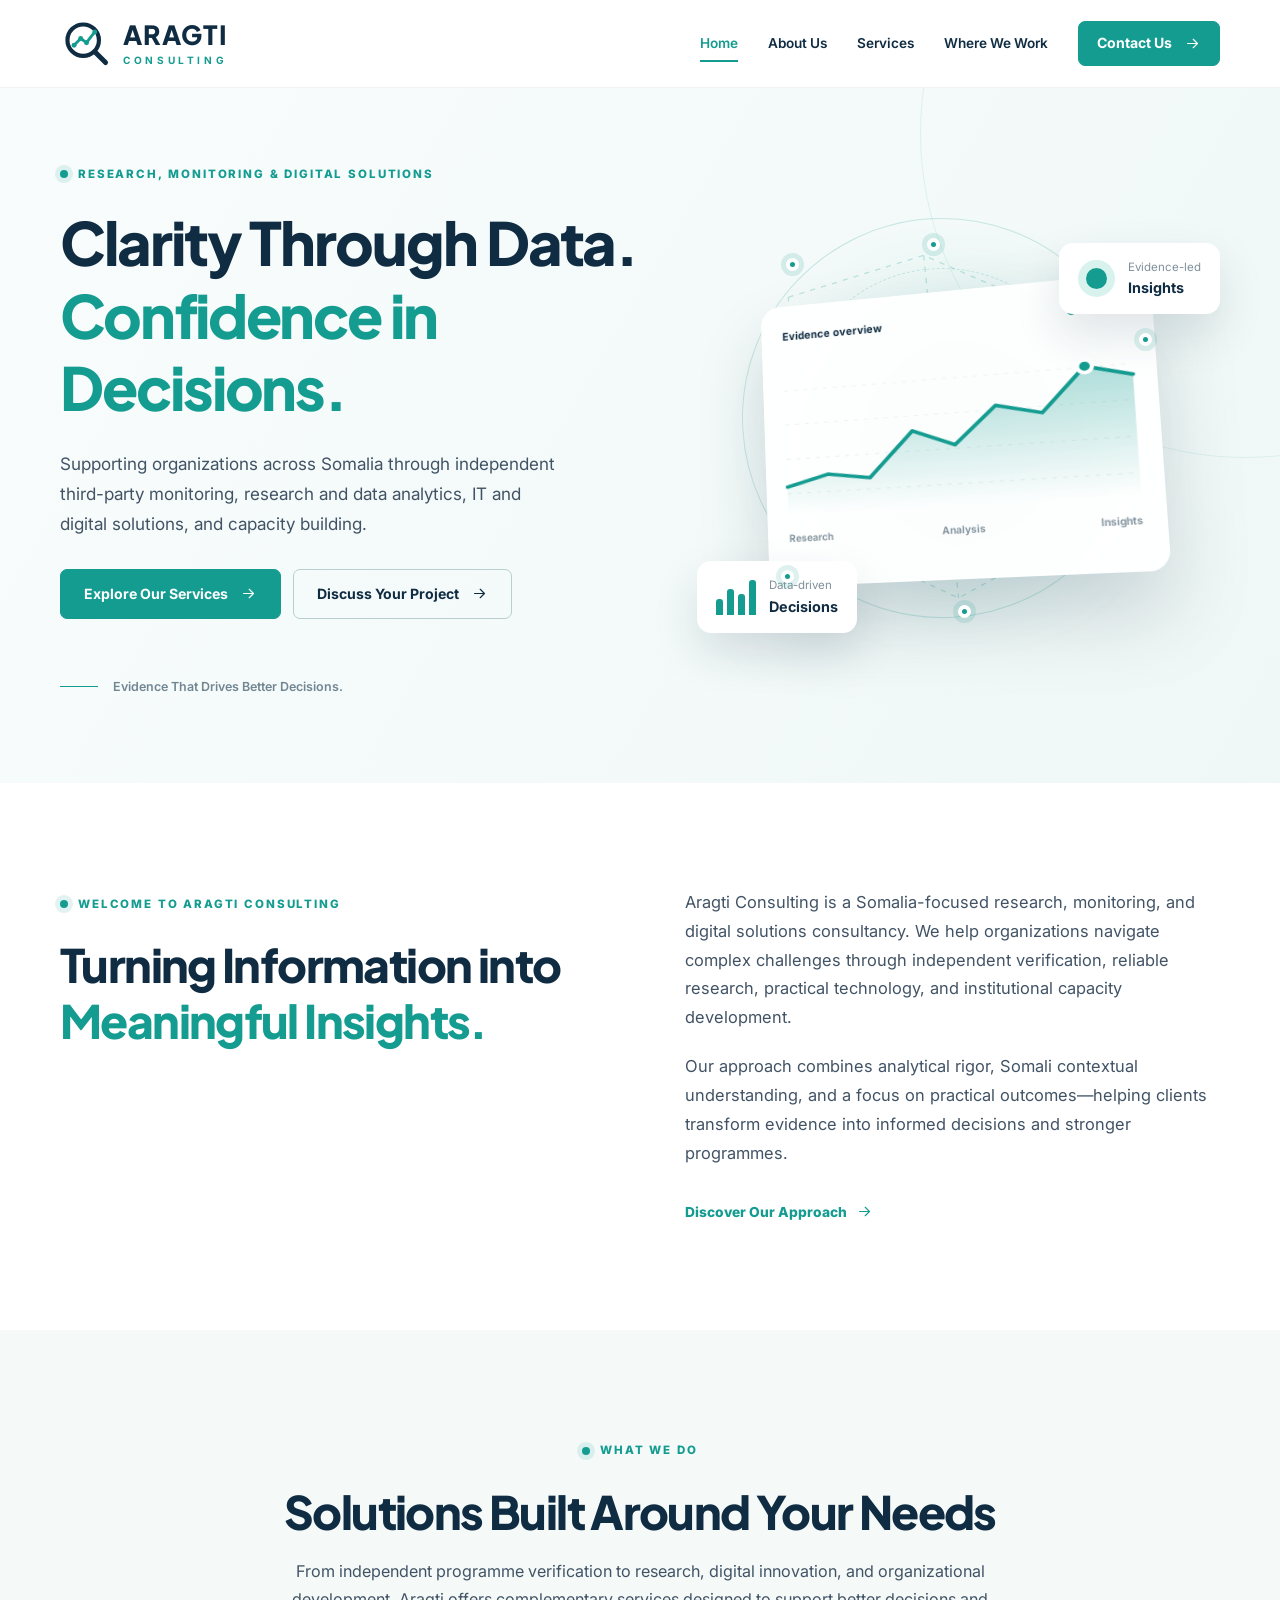
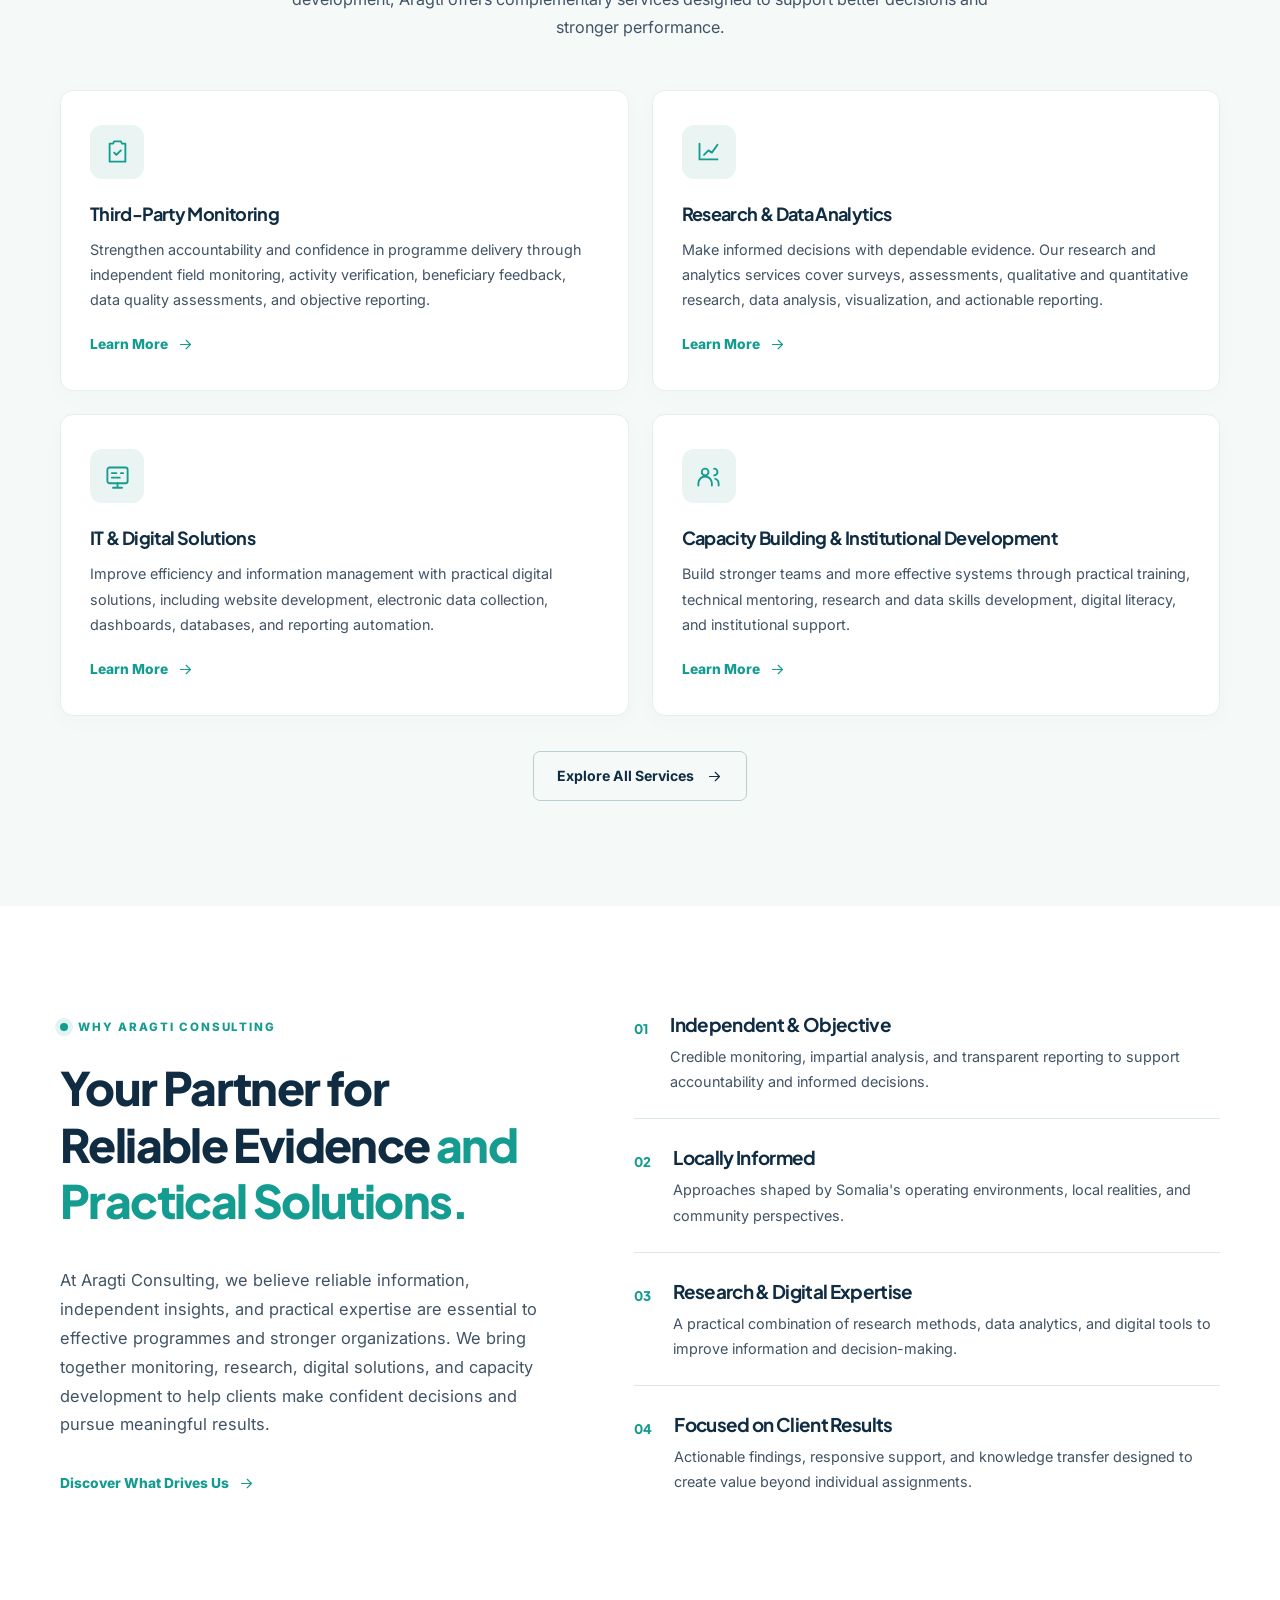
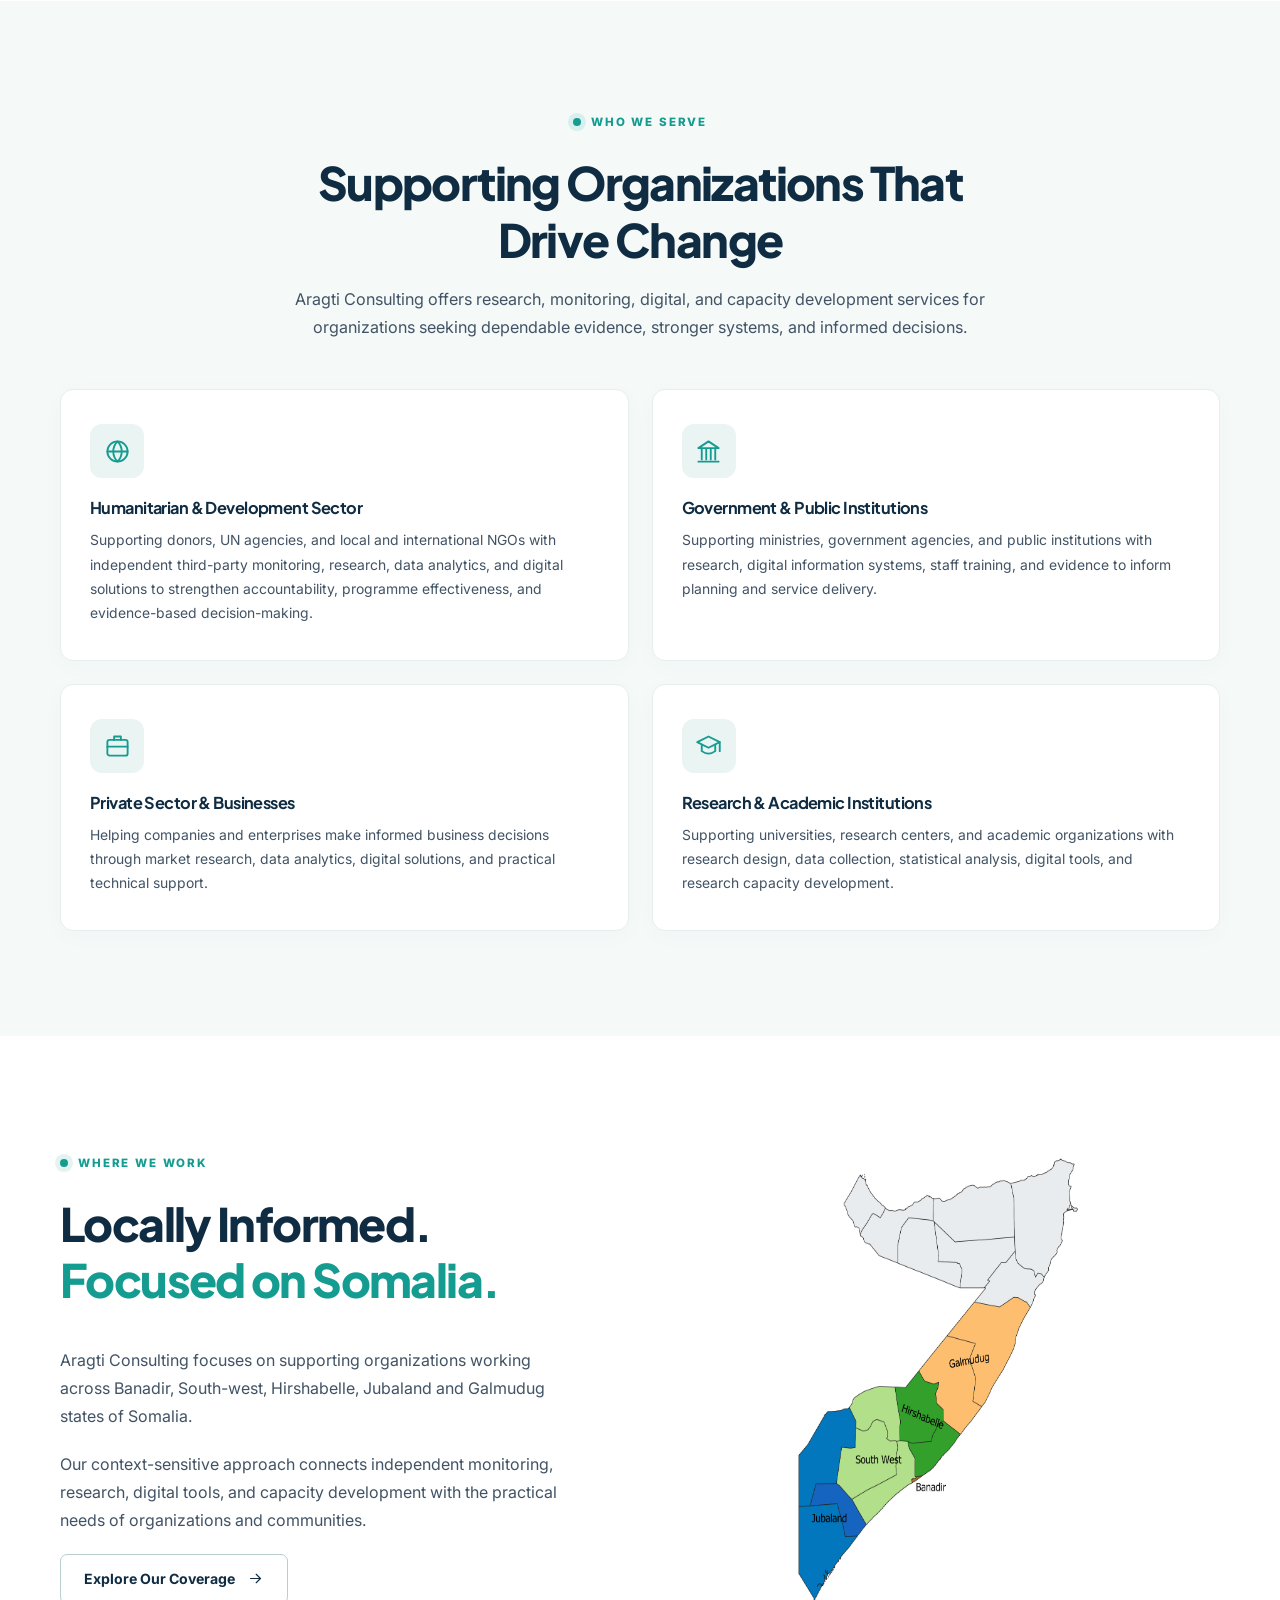
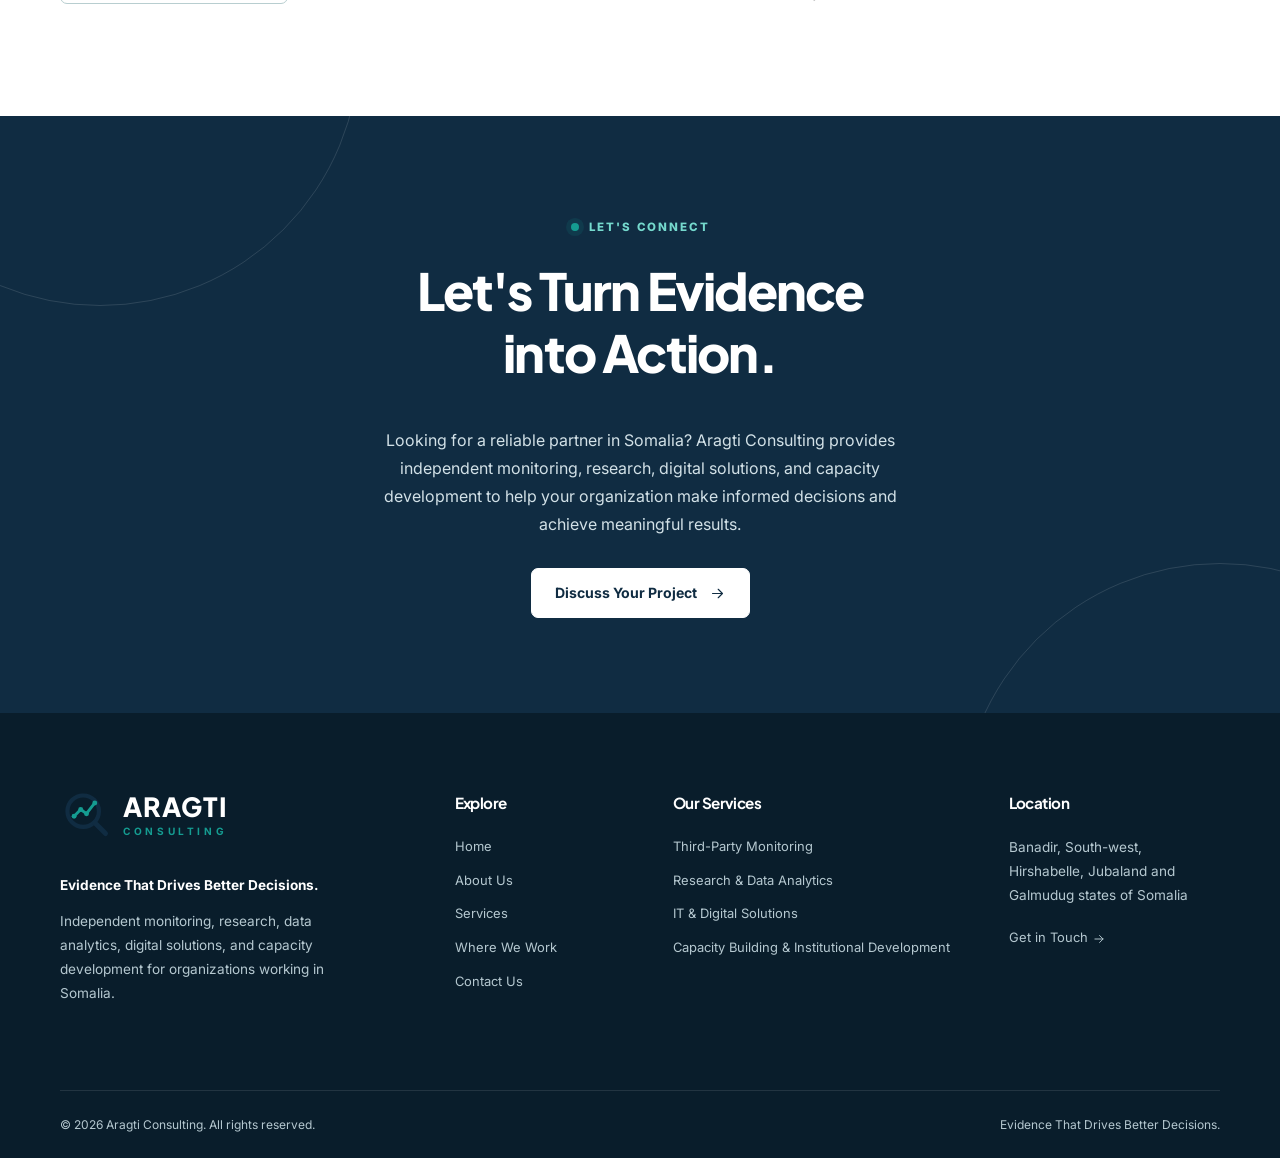
==== commit 54ebfe1d: "Update" ====
--- a/index.html
+++ b/index.html
@@ -1,208 +1,798 @@
+
 <!doctype html>
 <html lang="en">
 <head>
   <meta charset="utf-8">
-  <meta name="viewport" content="width=device-width,initial-scale=1">
+  <meta name="viewport" content="width=device-width, initial-scale=1">
   <meta name="theme-color" content="#102C42">
-  <meta name="description" content="Aragti Consulting delivers research, data analytics, monitoring, evaluation, and advisory solutions for organizations across Somalia.">
-  <meta name="robots" content="index,follow">
+  <meta name="description" content="Aragti Consulting provides independent third-party monitoring, research and data analytics, IT and digital solutions, and capacity building for organizations working in Somalia.">
+  <meta name="robots" content="index, follow">
+
   <meta property="og:type" content="website">
   <meta property="og:site_name" content="Aragti Consulting">
-  <meta property="og:title" content="Home | Aragti Consulting">
-  <meta property="og:description" content="Aragti Consulting delivers research, data analytics, monitoring, evaluation, and advisory solutions for organizations across Somalia.">
+  <meta property="og:title" content="Aragti Consulting | Evidence That Drives Better Decisions">
+  <meta property="og:description" content="Independent monitoring, rigorous research, practical digital solutions, and capacity development for organizations working in Somalia.">
   <meta property="og:image" content="assets/social-preview.svg">
+
   <meta name="twitter:card" content="summary_large_image">
-  <meta name="twitter:title" content="Home | Aragti Consulting">
-  <meta name="twitter:description" content="Aragti Consulting delivers research, data analytics, monitoring, evaluation, and advisory solutions for organizations across Somalia.">
+  <meta name="twitter:title" content="Aragti Consulting | Evidence That Drives Better Decisions">
+  <meta name="twitter:description" content="Third-party monitoring, research, data analytics, digital solutions, and capacity building in Somalia.">
+
   <link rel="icon" href="assets/favicon.svg" type="image/svg+xml">
   <link rel="preconnect" href="https://fonts.googleapis.com">
   <link rel="preconnect" href="https://fonts.gstatic.com" crossorigin>
   <link href="https://fonts.googleapis.com/css2?family=Inter:wght@400;500;600;700&family=Plus+Jakarta+Sans:wght@400;500;600;700;800&display=swap" rel="stylesheet">
+
   <link rel="stylesheet" href="css/styles.css">
   <script src="js/main.js" defer></script>
+
   <title>Home | Aragti Consulting</title>
 </head>
+
 <body>
   <a class="skip-link" href="#main">Skip to content</a>
+
+  <!-- HEADER -->
   <header class="site-header" id="site-header">
     <div class="container header-inner">
       <a class="brand" href="index.html" aria-label="Aragti Consulting home">
         <img src="assets/logo.svg" alt="" width="53" height="53">
-        <span class="brand-type"><strong>ARAGTI</strong><span>CONSULTING</span></span>
+        <span class="brand-type">
+          <strong>ARAGTI</strong>
+          <span>CONSULTING</span>
+        </span>
       </a>
-      <button class="menu-toggle" type="button" aria-label="Open navigation" aria-controls="primary-nav" aria-expanded="false">
-        <svg class="icon menu-open" viewBox="0 0 24 24" fill="none" stroke="currentColor" stroke-width="1.65" stroke-linecap="round" stroke-linejoin="round" aria-hidden="true"><path d="M4 7h16M4 12h16M4 17h16"/></svg><svg class="icon menu-close" viewBox="0 0 24 24" fill="none" stroke="currentColor" stroke-width="1.65" stroke-linecap="round" stroke-linejoin="round" aria-hidden="true"><path d="M5 5 19 19M19 5 5 19"/></svg>
+
+      <button
+        class="menu-toggle"
+        type="button"
+        aria-label="Open navigation"
+        aria-controls="primary-nav"
+        aria-expanded="false"
+      >
+        <svg class="icon menu-open" viewBox="0 0 24 24"
+          fill="none" stroke="currentColor" stroke-width="1.65"
+          stroke-linecap="round" stroke-linejoin="round"
+          aria-hidden="true">
+          <path d="M4 7h16M4 12h16M4 17h16"/>
+        </svg>
+
+        <svg class="icon menu-close" viewBox="0 0 24 24"
+          fill="none" stroke="currentColor" stroke-width="1.65"
+          stroke-linecap="round" stroke-linejoin="round"
+          aria-hidden="true">
+          <path d="M5 5 19 19M19 5 5 19"/>
+        </svg>
       </button>
+
       <nav class="primary-nav" id="primary-nav" aria-label="Main navigation">
-        <a href="index.html" aria-current="page">Home</a><a href="about.html" >About Us</a><a href="services.html" >Services</a><a href="where-we-work.html" >Where We Work</a>
-        <a class="button button-small" href="contact.html" >Contact Us <svg class="icon " viewBox="0 0 24 24" fill="none" stroke="currentColor" stroke-width="1.65" stroke-linecap="round" stroke-linejoin="round" aria-hidden="true"><path d="M5 12h14m-6-6 6 6-6 6"/></svg></a>
+        <a href="index.html" aria-current="page">Home</a>
+        <a href="about.html">About Us</a>
+        <a href="services.html">Services</a>
+        <a href="where-we-work.html">Where We Work</a>
+
+        <a class="button button-small" href="contact.html">
+          Contact Us
+          <svg class="icon" viewBox="0 0 24 24"
+            fill="none" stroke="currentColor" stroke-width="1.65"
+            stroke-linecap="round" stroke-linejoin="round"
+            aria-hidden="true">
+            <path d="M5 12h14m-6-6 6 6-6 6"/>
+          </svg>
+        </a>
       </nav>
     </div>
   </header>
+
   <main id="main">
-<section class="hero">
-  <div class="container hero-grid">
-    <div class="hero-content">
-      <span class="eyebrow"><span class="eyebrow-dot"></span>Research & Data-Driven Solutions</span>
-      <h1>Clarity Through Data.<br><span>Confidence in Decisions.</span></h1>
-      <p>Supporting organizations with rigorous research, independent analysis, and practical consulting expertise.</p>
-      <div class="button-row">
-        <a class="button" href="services.html">Explore Our Services <svg class="icon " viewBox="0 0 24 24" fill="none" stroke="currentColor" stroke-width="1.65" stroke-linecap="round" stroke-linejoin="round" aria-hidden="true"><path d="M5 12h14m-6-6 6 6-6 6"/></svg></a>
-        <a class="button button-outline" href="contact.html">Contact Us <svg class="icon " viewBox="0 0 24 24" fill="none" stroke="currentColor" stroke-width="1.65" stroke-linecap="round" stroke-linejoin="round" aria-hidden="true"><path d="M5 12h14m-6-6 6 6-6 6"/></svg></a>
-      </div>
-      <div class="hero-footnote"><span class="footnote-line"></span>Evidence That Drives Better Decisions.</div>
-    </div>
-    <div class="hero-visual" aria-hidden="true">
-  <div class="visual-glow"></div>
-  <div class="visual-orbit orbit-one"></div>
-  <div class="visual-orbit orbit-two"></div>
-  <div class="analytics-card analytics-main">
-    <div class="analytics-top"><span>Evidence overview</span><span class="status-dots">● ● ●</span></div>
-    <div class="chart-area">
-      <svg viewBox="0 0 340 180" preserveAspectRatio="none">
-        <defs><linearGradient id="chartfill" x1="0" y1="0" x2="0" y2="1"><stop stop-color="#159C91" stop-opacity=".34"/><stop offset="1" stop-color="#159C91" stop-opacity="0"/></linearGradient></defs>
-        <path class="chart-grid" d="M0 35H340M0 75H340M0 115H340M0 155H340"/>
-        <path d="M0 147 42 135 84 142 128 92 169 111 210 70 254 82 296 34 340 47V180H0Z" fill="url(#chartfill)"/>
-        <path d="M0 147 42 135 84 142 128 92 169 111 210 70 254 82 296 34 340 47" fill="none" stroke="#159C91" stroke-width="4" stroke-linecap="round" stroke-linejoin="round"/>
-        <circle cx="296" cy="34" r="7" fill="#159C91" stroke="white" stroke-width="4"/>
-      </svg>
-    </div>
-    <div class="analytics-bottom"><span>Research</span><span>Analysis</span><span>Insights</span></div>
-  </div>
-  <div class="float-card float-card-top"><span class="mini-pulse"></span><span>Evidence-led<br><strong>Insights</strong></span></div>
-  <div class="float-card float-card-bottom"><span class="mini-bars"><i></i><i></i><i></i><i></i></span><span>Data-driven<br><strong>Decisions</strong></span></div>
-  <div class="node node-a"></div><div class="node node-b"></div><div class="node node-c"></div>
-  <div class="node node-d"></div><div class="node node-e"></div>
-  <svg class="network-lines" viewBox="0 0 600 540"><path d="M105 120 260 72 474 165 500 355 300 465 95 370 105 120M260 72 300 465M95 370 474 165"/></svg>
-</div>
-  </div>
-</section>
-
-<section class="section intro-section">
-  <div class="container split-grid">
-    <div class="reveal">
-      <span class="eyebrow"><span class="eyebrow-dot"></span>Welcome to Aragti Consulting</span>
-      <h2>Research that brings <span class="accent">clarity to complexity.</span></h2>
-    </div>
-    <div class="intro-copy reveal">
-      <p>Aragti Consulting is a research and data consultancy headquartered in Mogadishu, Somalia. We bring together thoughtful research design, analytical rigor, and understanding of the Somali context to support better-informed decisions.</p>
-      <p>Our work is guided by a straightforward principle: evidence is most valuable when it can be understood, trusted, and applied.</p>
-      <a class="text-link" href="about.html">Discover Our Approach <svg class="icon " viewBox="0 0 24 24" fill="none" stroke="currentColor" stroke-width="1.65" stroke-linecap="round" stroke-linejoin="round" aria-hidden="true"><path d="M5 12h14m-6-6 6 6-6 6"/></svg></a>
-    </div>
-  </div>
-</section>
-
-<section class="section section-soft" id="services">
-  <div class="container">
-    <div class="section-heading reveal"><span class="eyebrow"><span class="eyebrow-dot"></span>What We Do</span><h2>Our Areas of Expertise</h2><p>Integrated research, monitoring, advisory, and institutional support designed around real decision-making needs.</p></div>
-    <div class="card-grid three-col">
-  <article class="info-card reveal">
-    <span class="icon-box"><svg class="icon " viewBox="0 0 24 24" fill="none" stroke="currentColor" stroke-width="1.65" stroke-linecap="round" stroke-linejoin="round" aria-hidden="true"><path d="M4 19V5M4 19h16M8 15l4-4 3 2 5-7"/></svg></span>
-    <h3>Monitoring, Evaluation, Research & Learning</h3><p>Strengthening programmes through results frameworks, performance monitoring, evaluations, and organizational learning.</p>
-    <a class="text-link" href="services.html#service-1">Learn More <svg class="icon " viewBox="0 0 24 24" fill="none" stroke="currentColor" stroke-width="1.65" stroke-linecap="round" stroke-linejoin="round" aria-hidden="true"><path d="M5 12h14m-6-6 6 6-6 6"/></svg></a>
-  </article>
-  <article class="info-card reveal">
-    <span class="icon-box"><svg class="icon " viewBox="0 0 24 24" fill="none" stroke="currentColor" stroke-width="1.65" stroke-linecap="round" stroke-linejoin="round" aria-hidden="true"><circle cx="10.5" cy="10.5" r="6.5"/><path d="m16 16 5 5"/></svg></span>
-    <h3>Research & Data Analytics</h3><p>Generating reliable insights through surveys, qualitative research, quantitative analysis, and evidence synthesis.</p>
-    <a class="text-link" href="services.html#service-2">Learn More <svg class="icon " viewBox="0 0 24 24" fill="none" stroke="currentColor" stroke-width="1.65" stroke-linecap="round" stroke-linejoin="round" aria-hidden="true"><path d="M5 12h14m-6-6 6 6-6 6"/></svg></a>
-  </article>
-  <article class="info-card reveal">
-    <span class="icon-box"><svg class="icon " viewBox="0 0 24 24" fill="none" stroke="currentColor" stroke-width="1.65" stroke-linecap="round" stroke-linejoin="round" aria-hidden="true"><path d="M12 2 4 6v6c0 5 3.4 8.2 8 10 4.6-1.8 8-5 8-10V6l-8-4Z"/><path d="m9 12 2 2 4-4"/></svg></span>
-    <h3>Third-Party Monitoring</h3><p>Providing independent field verification, monitoring, and programme performance assessments.</p>
-    <a class="text-link" href="services.html#service-3">Learn More <svg class="icon " viewBox="0 0 24 24" fill="none" stroke="currentColor" stroke-width="1.65" stroke-linecap="round" stroke-linejoin="round" aria-hidden="true"><path d="M5 12h14m-6-6 6 6-6 6"/></svg></a>
-  </article>
-  <article class="info-card reveal">
-    <span class="icon-box"><svg class="icon " viewBox="0 0 24 24" fill="none" stroke="currentColor" stroke-width="1.65" stroke-linecap="round" stroke-linejoin="round" aria-hidden="true"><circle cx="12" cy="12" r="9"/><path d="m15.5 8.5-2 5-5 2 2-5 5-2Z"/></svg></span>
-    <h3>Strategic Advisory & Programme Design</h3><p>Supporting informed programme planning, institutional strategy, and practical systems development.</p>
-    <a class="text-link" href="services.html#service-4">Learn More <svg class="icon " viewBox="0 0 24 24" fill="none" stroke="currentColor" stroke-width="1.65" stroke-linecap="round" stroke-linejoin="round" aria-hidden="true"><path d="M5 12h14m-6-6 6 6-6 6"/></svg></a>
-  </article>
-  <article class="info-card reveal">
-    <span class="icon-box"><svg class="icon " viewBox="0 0 24 24" fill="none" stroke="currentColor" stroke-width="1.65" stroke-linecap="round" stroke-linejoin="round" aria-hidden="true"><circle cx="9" cy="8" r="3"/><path d="M3 20v-2a6 6 0 0 1 12 0v2M17 5a3 3 0 0 1 0 6M18 14a5 5 0 0 1 3 5v1"/></svg></span>
-    <h3>Capacity Building & Institutional Development</h3><p>Building practical skills, stronger organizational systems, and sustainable knowledge transfer.</p>
-    <a class="text-link" href="services.html#service-5">Learn More <svg class="icon " viewBox="0 0 24 24" fill="none" stroke="currentColor" stroke-width="1.65" stroke-linecap="round" stroke-linejoin="round" aria-hidden="true"><path d="M5 12h14m-6-6 6 6-6 6"/></svg></a>
-  </article>
-  <article class="info-card reveal">
-    <span class="icon-box"><svg class="icon " viewBox="0 0 24 24" fill="none" stroke="currentColor" stroke-width="1.65" stroke-linecap="round" stroke-linejoin="round" aria-hidden="true"><path d="M12 22V11M12 15c-5 0-8-3-8-8 5 0 8 3 8 8ZM12 11c0-5 3-8 8-8 0 5-3 8-8 8Z"/></svg></span>
-    <h3>Agriculture, Livelihoods & Market Systems</h3><p>Informing food security, value-chain development, livelihood programming, and market decisions.</p>
-    <a class="text-link" href="services.html#service-6">Learn More <svg class="icon " viewBox="0 0 24 24" fill="none" stroke="currentColor" stroke-width="1.65" stroke-linecap="round" stroke-linejoin="round" aria-hidden="true"><path d="M5 12h14m-6-6 6 6-6 6"/></svg></a>
-  </article></div>
-    <div class="section-action reveal"><a class="button button-outline" href="services.html">View All Services <svg class="icon " viewBox="0 0 24 24" fill="none" stroke="currentColor" stroke-width="1.65" stroke-linecap="round" stroke-linejoin="round" aria-hidden="true"><path d="M5 12h14m-6-6 6 6-6 6"/></svg></a></div>
-  </div>
-</section>
-
-<section class="section">
-  <div class="container why-grid">
-    <div class="reveal">
-      <span class="eyebrow"><span class="eyebrow-dot"></span>Why Aragti Consulting</span>
-      <h2>A thoughtful approach.<br><span class="accent">Meaningful evidence.</span></h2>
-      <p class="lead">We aim to make research both rigorous and useful, connecting credible analysis with the realities of the environments in which organizations operate.</p>
-      <a class="text-link" href="about.html">How We Work <svg class="icon " viewBox="0 0 24 24" fill="none" stroke="currentColor" stroke-width="1.65" stroke-linecap="round" stroke-linejoin="round" aria-hidden="true"><path d="M5 12h14m-6-6 6 6-6 6"/></svg></a>
-    </div>
-    <div class="quality-grid">
-      <div class="quality-item reveal"><span>01</span><div><h3>Rigorous Research Methods</h3><p>We prioritize clear questions, appropriate methods, and careful interpretation.</p></div></div><div class="quality-item reveal"><span>02</span><div><h3>Somali Contextual Understanding</h3><p>We design our approaches with local realities and perspectives in mind.</p></div></div><div class="quality-item reveal"><span>03</span><div><h3>Independent & Objective Analysis</h3><p>We value analytical integrity and transparent communication of findings.</p></div></div><div class="quality-item reveal"><span>04</span><div><h3>Actionable Recommendations</h3><p>We work to translate evidence into practical options for decision-makers.</p></div></div>
-    </div>
-  </div>
-</section>
-
-<section class="section section-soft">
-  <div class="container">
-    <div class="section-heading reveal"><span class="eyebrow"><span class="eyebrow-dot"></span>Who We Serve</span><h2>Supporting Diverse Decision-Makers</h2><p>Our services are designed for organizations seeking dependable evidence and practical analytical support.</p></div>
-    <div class="card-grid three-col audience-grid">
-      <article class="audience-card reveal"><span class="icon-box"><svg class="icon " viewBox="0 0 24 24" fill="none" stroke="currentColor" stroke-width="1.65" stroke-linecap="round" stroke-linejoin="round" aria-hidden="true"><path d="M20.8 8.6C20.8 15 12 20 12 20S3.2 15 3.2 8.6a4.6 4.6 0 0 1 8.8-1.8 4.6 4.6 0 0 1 8.8 1.8Z"/></svg></span><h3>Local & International NGOs</h3><p>Evidence to support programme design, delivery, monitoring, and learning.</p></article><article class="audience-card reveal"><span class="icon-box"><svg class="icon " viewBox="0 0 24 24" fill="none" stroke="currentColor" stroke-width="1.65" stroke-linecap="round" stroke-linejoin="round" aria-hidden="true"><circle cx="12" cy="12" r="9"/><path d="M3 12h18M12 3c-5 5-5 13 0 18M12 3c5 5 5 13 0 18"/></svg></span><h3>UN Agencies</h3><p>Research and analytical support for development and humanitarian programming.</p></article><article class="audience-card reveal"><span class="icon-box"><svg class="icon " viewBox="0 0 24 24" fill="none" stroke="currentColor" stroke-width="1.65" stroke-linecap="round" stroke-linejoin="round" aria-hidden="true"><path d="m3 9 9-6 9 6M4 9h16M6 9v10M10 9v10M14 9v10M18 9v10M3 21h18"/></svg></span><h3>Government Institutions</h3><p>Information to strengthen planning, public services, and institutional decisions.</p></article><article class="audience-card reveal"><span class="icon-box"><svg class="icon " viewBox="0 0 24 24" fill="none" stroke="currentColor" stroke-width="1.65" stroke-linecap="round" stroke-linejoin="round" aria-hidden="true"><path d="m2 12 5-5 5 2 4-2 6 5-6 7-4-2-3 1-7-6Z"/><path d="m9 11 4 3 3-2"/></svg></span><h3>Donors & Development Partners</h3><p>Independent insights to inform investments, oversight, and programme priorities.</p></article><article class="audience-card reveal"><span class="icon-box"><svg class="icon " viewBox="0 0 24 24" fill="none" stroke="currentColor" stroke-width="1.65" stroke-linecap="round" stroke-linejoin="round" aria-hidden="true"><rect x="3" y="7" width="18" height="14" rx="2"/><path d="M9 7V4h6v3M3 13h18"/></svg></span><h3>Private Companies & Businesses</h3><p>Market understanding and practical analysis for business decisions.</p></article><article class="audience-card reveal"><span class="icon-box"><svg class="icon " viewBox="0 0 24 24" fill="none" stroke="currentColor" stroke-width="1.65" stroke-linecap="round" stroke-linejoin="round" aria-hidden="true"><path d="m2 9 10-5 10 5-10 5-10-5ZM6 12v5c4 3 8 3 12 0v-5M22 9v8"/></svg></span><h3>Research Institutions & Universities</h3><p>Collaborative research, methodological support, and knowledge development.</p></article>
-    </div>
-  </div>
-</section>
-
-<section class="section">
-  <div class="container coverage-preview">
-    <div class="reveal">
-      <span class="eyebrow"><span class="eyebrow-dot"></span>Where We Work</span>
-      <h2>Rooted in Mogadishu.<br><span class="accent">Focused on Somalia.</span></h2>
-      <p>With headquarters in Taleeh, Mogadishu, Aragti Consulting is positioned to support research and consulting needs across Somalia, including Somaliland and Puntland.</p>
-      <p>Our intended geographic reach reflects a commitment to context-sensitive research across diverse communities and operating environments.</p>
-      <a class="button button-outline" href="where-we-work.html">Explore Our Coverage <svg class="icon " viewBox="0 0 24 24" fill="none" stroke="currentColor" stroke-width="1.65" stroke-linecap="round" stroke-linejoin="round" aria-hidden="true"><path d="M5 12h14m-6-6 6 6-6 6"/></svg></a>
-    </div>
-    <div class="coverage-art reveal" aria-hidden="true">
-      <img src="assets/somalia-map.svg" alt="" width="540" height="470" loading="lazy">
-    </div>
-  </div>
-</section>
-
-<section class="cta-section">
-    <div class="container cta-inner reveal">
-      <span class="eyebrow"><span class="eyebrow-dot"></span>Let's Connect</span>
-      <h2>Let's Turn Evidence<br>into Action.</h2>
-      <p>Connect with Aragti Consulting to discuss your research, evaluation, and advisory needs.</p>
-      <a class="button button-light" href="contact.html">Contact Us <svg class="icon " viewBox="0 0 24 24" fill="none" stroke="currentColor" stroke-width="1.65" stroke-linecap="round" stroke-linejoin="round" aria-hidden="true"><path d="M5 12h14m-6-6 6 6-6 6"/></svg></a>
-    </div>
-  </section></main>
+
+    <!-- HERO -->
+    <section class="hero">
+      <div class="container hero-grid">
+
+        <div class="hero-content">
+          <span class="eyebrow">
+            <span class="eyebrow-dot"></span>
+            Research, Monitoring &amp; Digital Solutions
+          </span>
+
+          <h1>
+            Clarity Through Data.<br>
+            <span>Confidence in Decisions.</span>
+          </h1>
+
+          <p>
+            Supporting organizations across Somalia through
+            independent third-party monitoring, research and
+            data analytics, IT and digital solutions, and
+            capacity building.
+          </p>
+
+          <div class="button-row">
+            <a class="button" href="services.html">
+              Explore Our Services
+              <svg class="icon" viewBox="0 0 24 24"
+                fill="none" stroke="currentColor" stroke-width="1.65"
+                stroke-linecap="round" stroke-linejoin="round"
+                aria-hidden="true">
+                <path d="M5 12h14m-6-6 6 6-6 6"/>
+              </svg>
+            </a>
+
+            <a class="button button-outline" href="contact.html">
+              Discuss Your Project
+              <svg class="icon" viewBox="0 0 24 24"
+                fill="none" stroke="currentColor" stroke-width="1.65"
+                stroke-linecap="round" stroke-linejoin="round"
+                aria-hidden="true">
+                <path d="M5 12h14m-6-6 6 6-6 6"/>
+              </svg>
+            </a>
+          </div>
+
+          <div class="hero-footnote">
+            <span class="footnote-line"></span>
+            Evidence That Drives Better Decisions.
+          </div>
+        </div>
+
+        <div class="hero-visual" aria-hidden="true">
+          <div class="visual-glow"></div>
+          <div class="visual-orbit orbit-one"></div>
+          <div class="visual-orbit orbit-two"></div>
+
+          <div class="analytics-card analytics-main">
+            <div class="analytics-top">
+              <span>Evidence overview</span>
+              <span class="status-dots">● ● ●</span>
+            </div>
+
+            <div class="chart-area">
+              <svg viewBox="0 0 340 180" preserveAspectRatio="none">
+                <defs>
+                  <linearGradient id="chartfill"
+                    x1="0" y1="0" x2="0" y2="1">
+                    <stop stop-color="#159C91" stop-opacity=".34"/>
+                    <stop offset="1" stop-color="#159C91" stop-opacity="0"/>
+                  </linearGradient>
+                </defs>
+
+                <path class="chart-grid"
+                  d="M0 35H340M0 75H340M0 115H340M0 155H340"/>
+
+                <path
+                  d="M0 147 42 135 84 142 128 92 169 111 210 70 254 82 296 34 340 47V180H0Z"
+                  fill="url(#chartfill)"/>
+
+                <path
+                  d="M0 147 42 135 84 142 128 92 169 111 210 70 254 82 296 34 340 47"
+                  fill="none"
+                  stroke="#159C91"
+                  stroke-width="4"
+                  stroke-linecap="round"
+                  stroke-linejoin="round"/>
+
+                <circle cx="296" cy="34" r="7"
+                  fill="#159C91" stroke="white" stroke-width="4"/>
+              </svg>
+            </div>
+
+            <div class="analytics-bottom">
+              <span>Research</span>
+              <span>Analysis</span>
+              <span>Insights</span>
+            </div>
+          </div>
+
+          <div class="float-card float-card-top">
+            <span class="mini-pulse"></span>
+            <span>Evidence-led<br><strong>Insights</strong></span>
+          </div>
+
+          <div class="float-card float-card-bottom">
+            <span class="mini-bars">
+              <i></i><i></i><i></i><i></i>
+            </span>
+            <span>Data-driven<br><strong>Decisions</strong></span>
+          </div>
+
+          <div class="node node-a"></div>
+          <div class="node node-b"></div>
+          <div class="node node-c"></div>
+          <div class="node node-d"></div>
+          <div class="node node-e"></div>
+
+          <svg class="network-lines" viewBox="0 0 600 540">
+            <path d="M105 120 260 72 474 165 500 355 300 465 95 370 105 120M260 72 300 465M95 370 474 165"/>
+          </svg>
+        </div>
+
+      </div>
+    </section>
+
+    <!-- INTRODUCTION -->
+    <section class="section intro-section">
+      <div class="container split-grid">
+
+        <div class="reveal">
+          <span class="eyebrow">
+            <span class="eyebrow-dot"></span>
+            Welcome to Aragti Consulting
+          </span>
+
+          <h2>
+            Turning Information into
+            <span class="accent">Meaningful Insights.</span>
+          </h2>
+        </div>
+
+        <div class="intro-copy reveal">
+          <p>
+            Aragti Consulting is a Somalia-focused research,
+            monitoring, and digital solutions consultancy.
+            We help organizations navigate complex challenges
+            through independent verification, reliable research,
+            practical technology, and institutional capacity development.
+          </p>
+
+          <p>
+            Our approach combines analytical rigor, Somali contextual
+            understanding, and a focus on practical outcomes—helping
+            clients transform evidence into informed decisions
+            and stronger programmes.
+          </p>
+
+          <a class="text-link" href="about.html">
+            Discover Our Approach
+            <svg class="icon" viewBox="0 0 24 24"
+              fill="none" stroke="currentColor" stroke-width="1.65"
+              stroke-linecap="round" stroke-linejoin="round"
+              aria-hidden="true">
+              <path d="M5 12h14m-6-6 6 6-6 6"/>
+            </svg>
+          </a>
+        </div>
+
+      </div>
+    </section>
+
+    <!-- CORE SERVICES -->
+    <section class="section section-soft" id="services">
+      <div class="container">
+
+        <div class="section-heading reveal">
+          <span class="eyebrow">
+            <span class="eyebrow-dot"></span>
+            What We Do
+          </span>
+
+          <h2>Solutions Built Around Your Needs</h2>
+
+          <p>
+            From independent programme verification to research,
+            digital innovation, and organizational development,
+            Aragti offers complementary services designed
+            to support better decisions and stronger performance.
+          </p>
+        </div>
+
+        <div class="card-grid two-col services-grid">
+
+          <!-- SERVICE 1 -->
+          <article class="info-card reveal">
+            <span class="icon-box">
+              <svg class="icon" viewBox="0 0 24 24"
+                fill="none" stroke="currentColor" stroke-width="1.65"
+                stroke-linecap="round" stroke-linejoin="round"
+                aria-hidden="true">
+                <path d="M9 3h6l1 2h3v16H5V5h3l1-2Z"/>
+                <path d="m9 13 2 2 4-4"/>
+              </svg>
+            </span>
+
+            <h3>Third-Party Monitoring</h3>
+
+            <p>
+              Strengthen accountability and confidence in programme
+              delivery through independent field monitoring,
+              activity verification, beneficiary feedback,
+              data quality assessments, and objective reporting.
+            </p>
+
+            <a class="text-link" href="services.html#service-1">
+              Learn More
+              <svg class="icon" viewBox="0 0 24 24"
+                fill="none" stroke="currentColor" stroke-width="1.65"
+                stroke-linecap="round" stroke-linejoin="round"
+                aria-hidden="true">
+                <path d="M5 12h14m-6-6 6 6-6 6"/>
+              </svg>
+            </a>
+          </article>
+
+          <!-- SERVICE 2 -->
+          <article class="info-card reveal">
+            <span class="icon-box">
+              <svg class="icon" viewBox="0 0 24 24"
+                fill="none" stroke="currentColor" stroke-width="1.65"
+                stroke-linecap="round" stroke-linejoin="round"
+                aria-hidden="true">
+                <path d="M4 19V5M4 19h16M8 15l4-4 3 2 5-7"/>
+              </svg>
+            </span>
+
+            <h3>Research &amp; Data Analytics</h3>
+
+            <p>
+              Make informed decisions with dependable evidence.
+              Our research and analytics services cover surveys,
+              assessments, qualitative and quantitative research,
+              data analysis, visualization, and actionable reporting.
+            </p>
+
+            <a class="text-link" href="services.html#service-2">
+              Learn More
+              <svg class="icon" viewBox="0 0 24 24"
+                fill="none" stroke="currentColor" stroke-width="1.65"
+                stroke-linecap="round" stroke-linejoin="round"
+                aria-hidden="true">
+                <path d="M5 12h14m-6-6 6 6-6 6"/>
+              </svg>
+            </a>
+          </article>
+
+          <!-- SERVICE 3 -->
+          <article class="info-card reveal">
+            <span class="icon-box">
+              <svg class="icon" viewBox="0 0 24 24"
+                fill="none" stroke="currentColor" stroke-width="1.65"
+                stroke-linecap="round" stroke-linejoin="round"
+                aria-hidden="true">
+                <rect x="3" y="4" width="18" height="14" rx="2"/>
+                <path d="M8 22h8M12 18v4M7 9h4M7 13h7M15 9h2"/>
+              </svg>
+            </span>
+
+            <h3>IT &amp; Digital Solutions</h3>
+
+            <p>
+              Improve efficiency and information management
+              with practical digital solutions, including
+              website development, electronic data collection,
+              dashboards, databases, and reporting automation.
+            </p>
+
+            <a class="text-link" href="services.html#service-3">
+              Learn More
+              <svg class="icon" viewBox="0 0 24 24"
+                fill="none" stroke="currentColor" stroke-width="1.65"
+                stroke-linecap="round" stroke-linejoin="round"
+                aria-hidden="true">
+                <path d="M5 12h14m-6-6 6 6-6 6"/>
+              </svg>
+            </a>
+          </article>
+
+          <!-- SERVICE 4 -->
+          <article class="info-card reveal">
+            <span class="icon-box">
+              <svg class="icon" viewBox="0 0 24 24"
+                fill="none" stroke="currentColor" stroke-width="1.65"
+                stroke-linecap="round" stroke-linejoin="round"
+                aria-hidden="true">
+                <circle cx="9" cy="8" r="3"/>
+                <path d="M3 20v-2a6 6 0 0 1 12 0v2M17 5a3 3 0 0 1 0 6M18 14a5 5 0 0 1 3 5v1"/>
+              </svg>
+            </span>
+
+            <h3>Capacity Building &amp; Institutional Development</h3>
+
+            <p>
+              Build stronger teams and more effective systems
+              through practical training, technical mentoring,
+              research and data skills development,
+              digital literacy, and institutional support.
+            </p>
+
+            <a class="text-link" href="services.html#service-4">
+              Learn More
+              <svg class="icon" viewBox="0 0 24 24"
+                fill="none" stroke="currentColor" stroke-width="1.65"
+                stroke-linecap="round" stroke-linejoin="round"
+                aria-hidden="true">
+                <path d="M5 12h14m-6-6 6 6-6 6"/>
+              </svg>
+            </a>
+          </article>
+
+        </div>
+
+        <div class="section-action reveal">
+          <a class="button button-outline" href="services.html">
+            Explore All Services
+            <svg class="icon" viewBox="0 0 24 24"
+              fill="none" stroke="currentColor" stroke-width="1.65"
+              stroke-linecap="round" stroke-linejoin="round"
+              aria-hidden="true">
+              <path d="M5 12h14m-6-6 6 6-6 6"/>
+            </svg>
+          </a>
+        </div>
+
+      </div>
+    </section>
+
+    <!-- WHY ARAGTI CONSULTING -->
+    <section class="section">
+      <div class="container why-grid">
+
+        <div class="reveal">
+          <span class="eyebrow">
+            <span class="eyebrow-dot"></span>
+            Why Aragti Consulting
+          </span>
+
+          <h2>
+            Your Partner for Reliable Evidence
+            <span class="accent">and Practical Solutions.</span>
+          </h2>
+
+          <p class="lead">
+            At Aragti Consulting, we believe reliable information,
+            independent insights, and practical expertise are
+            essential to effective programmes and stronger organizations.
+            We bring together monitoring, research, digital solutions,
+            and capacity development to help clients make confident
+            decisions and pursue meaningful results.
+          </p>
+
+          <a class="text-link" href="about.html">
+            Discover What Drives Us
+            <svg class="icon" viewBox="0 0 24 24"
+              fill="none" stroke="currentColor" stroke-width="1.65"
+              stroke-linecap="round" stroke-linejoin="round"
+              aria-hidden="true">
+              <path d="M5 12h14m-6-6 6 6-6 6"/>
+            </svg>
+          </a>
+        </div>
+
+        <div class="quality-grid">
+
+          <div class="quality-item reveal">
+            <span>01</span>
+            <div>
+              <h3>Independent &amp; Objective</h3>
+              <p>
+                Credible monitoring, impartial analysis,
+                and transparent reporting to support
+                accountability and informed decisions.
+              </p>
+            </div>
+          </div>
+
+          <div class="quality-item reveal">
+            <span>02</span>
+            <div>
+              <h3>Locally Informed</h3>
+              <p>
+                Approaches shaped by Somalia's operating
+                environments, local realities,
+                and community perspectives.
+              </p>
+            </div>
+          </div>
+
+          <div class="quality-item reveal">
+            <span>03</span>
+            <div>
+              <h3>Research &amp; Digital Expertise</h3>
+              <p>
+                A practical combination of research methods,
+                data analytics, and digital tools to
+                improve information and decision-making.
+              </p>
+            </div>
+          </div>
+
+          <div class="quality-item reveal">
+            <span>04</span>
+            <div>
+              <h3>Focused on Client Results</h3>
+              <p>
+                Actionable findings, responsive support,
+                and knowledge transfer designed to
+                create value beyond individual assignments.
+              </p>
+            </div>
+          </div>
+
+        </div>
+      </div>
+    </section>
+
+    <!-- WHO WE SERVE -->
+    <section class="section section-soft">
+      <div class="container">
+
+        <div class="section-heading reveal">
+          <span class="eyebrow">
+            <span class="eyebrow-dot"></span>
+            Who We Serve
+          </span>
+
+          <h2>Supporting Organizations That Drive Change</h2>
+
+          <p>
+            Aragti Consulting offers research, monitoring,
+            digital, and capacity development services
+            for organizations seeking dependable evidence,
+            stronger systems, and informed decisions.
+          </p>
+        </div>
+
+        <div class="card-grid two-col audience-grid">
+
+          <!-- AUDIENCE 1 -->
+          <article class="audience-card reveal">
+            <span class="icon-box">
+              <svg class="icon" viewBox="0 0 24 24"
+                fill="none" stroke="currentColor" stroke-width="1.65"
+                stroke-linecap="round" stroke-linejoin="round"
+                aria-hidden="true">
+                <circle cx="12" cy="12" r="9"/>
+                <path d="M3 12h18M12 3c-5 5-5 13 0 18M12 3c5 5 5 13 0 18"/>
+              </svg>
+            </span>
+
+            <h3>Humanitarian &amp; Development Sector</h3>
+
+            <p>
+              Supporting donors, UN agencies, and local and
+              international NGOs with independent third-party
+              monitoring, research, data analytics, and digital
+              solutions to strengthen accountability, programme
+              effectiveness, and evidence-based decision-making.
+            </p>
+          </article>
+
+          <!-- AUDIENCE 2 -->
+          <article class="audience-card reveal">
+            <span class="icon-box">
+              <svg class="icon" viewBox="0 0 24 24"
+                fill="none" stroke="currentColor" stroke-width="1.65"
+                stroke-linecap="round" stroke-linejoin="round"
+                aria-hidden="true">
+                <path d="m3 9 9-6 9 6M4 9h16M6 9v10M10 9v10M14 9v10M18 9v10M3 21h18"/>
+              </svg>
+            </span>
+
+            <h3>Government &amp; Public Institutions</h3>
+
+            <p>
+              Supporting ministries, government agencies,
+              and public institutions with research,
+              digital information systems, staff training,
+              and evidence to inform planning and service delivery.
+            </p>
+          </article>
+
+          <!-- AUDIENCE 3 -->
+          <article class="audience-card reveal">
+            <span class="icon-box">
+              <svg class="icon" viewBox="0 0 24 24"
+                fill="none" stroke="currentColor" stroke-width="1.65"
+                stroke-linecap="round" stroke-linejoin="round"
+                aria-hidden="true">
+                <rect x="3" y="7" width="18" height="14" rx="2"/>
+                <path d="M9 7V4h6v3M3 13h18"/>
+              </svg>
+            </span>
+
+            <h3>Private Sector &amp; Businesses</h3>
+
+            <p>
+              Helping companies and enterprises make informed
+              business decisions through market research,
+              data analytics, digital solutions,
+              and practical technical support.
+            </p>
+          </article>
+
+          <!-- AUDIENCE 4 -->
+          <article class="audience-card reveal">
+            <span class="icon-box">
+              <svg class="icon" viewBox="0 0 24 24"
+                fill="none" stroke="currentColor" stroke-width="1.65"
+                stroke-linecap="round" stroke-linejoin="round"
+                aria-hidden="true">
+                <path d="m2 9 10-5 10 5-10 5-10-5Z"/>
+                <path d="M6 12v5c4 3 8 3 12 0v-5M22 9v8"/>
+              </svg>
+            </span>
+
+            <h3>Research &amp; Academic Institutions</h3>
+
+            <p>
+              Supporting universities, research centers,
+              and academic organizations with research design,
+              data collection, statistical analysis,
+              digital tools, and research capacity development.
+            </p>
+          </article>
+
+        </div>
+      </div>
+    </section>
+
+    <!-- WHERE WE WORK -->
+    <section class="section">
+      <div class="container coverage-preview">
+
+        <div class="reveal">
+          <span class="eyebrow">
+            <span class="eyebrow-dot"></span>
+            Where We Work
+          </span>
+
+          <h2>
+            Locally Informed.<br>
+            <span class="accent">Focused on Somalia.</span>
+          </h2>
+
+          <p>
+            Aragti Consulting focuses on supporting organizations
+            working across Banadir, South-west, Hirshabelle,
+            Jubaland and Galmudug states of Somalia.
+          </p>
+
+          <p>
+            Our context-sensitive approach connects independent
+            monitoring, research, digital tools, and capacity
+            development with the practical needs of organizations
+            and communities.
+          </p>
+
+          <a class="button button-outline" href="where-we-work.html">
+            Explore Our Coverage
+            <svg class="icon" viewBox="0 0 24 24"
+              fill="none" stroke="currentColor" stroke-width="1.65"
+              stroke-linecap="round" stroke-linejoin="round"
+              aria-hidden="true">
+              <path d="M5 12h14m-6-6 6 6-6 6"/>
+            </svg>
+          </a>
+        </div>
+
+        <div class="coverage-art reveal">
+          <img
+            src="assets/Somali-states.png"
+            alt="Illustration of Somalia"
+            width="540"
+            height="470"
+            loading="lazy"
+          >
+        </div>
+
+      </div>
+    </section>
+
+    <!-- CALL TO ACTION -->
+    <section class="cta-section">
+      <div class="container cta-inner reveal">
+
+        <span class="eyebrow">
+          <span class="eyebrow-dot"></span>
+          Let's Connect
+        </span>
+
+        <h2>
+          Let's Turn Evidence<br>
+          into Action.
+        </h2>
+
+        <p>
+          Looking for a reliable partner in Somalia?
+          Aragti Consulting provides independent monitoring,
+          research, digital solutions, and capacity development
+          to help your organization make informed decisions
+          and achieve meaningful results.
+        </p>
+
+        <a class="button button-light" href="contact.html">
+          Discuss Your Project
+          <svg class="icon" viewBox="0 0 24 24"
+            fill="none" stroke="currentColor" stroke-width="1.65"
+            stroke-linecap="round" stroke-linejoin="round"
+            aria-hidden="true">
+            <path d="M5 12h14m-6-6 6 6-6 6"/>
+          </svg>
+        </a>
+
+      </div>
+    </section>
+
+  </main>
+
+  <!-- FOOTER -->
   <footer class="site-footer">
     <div class="container footer-grid">
+
       <div class="footer-about">
-        <a class="brand brand-footer" href="index.html">
+        <a class="brand brand-footer" href="index.html" aria-label="Aragti Consulting home">
           <img src="assets/logo.svg" alt="" width="52" height="52">
-          <span class="brand-type"><strong>ARAGTI</strong><span>CONSULTING</span></span>
+          <span class="brand-type">
+            <strong>ARAGTI</strong>
+            <span>CONSULTING</span>
+          </span>
         </a>
-        <p class="footer-tagline">Evidence That Drives Better Decisions.</p>
-        <p>Research and data-driven solutions for organizations working across Somalia.</p>
-      </div>
-      <div><h3>Explore</h3>
-        <a href="index.html">Home</a><a href="about.html">About Us</a>
-        <a href="services.html">Services</a><a href="where-we-work.html">Where We Work</a>
+
+        <p class="footer-tagline">
+          Evidence That Drives Better Decisions.
+        </p>
+
+        <p>
+          Independent monitoring, research, data analytics,
+          digital solutions, and capacity development
+          for organizations working in Somalia.
+        </p>
+      </div>
+
+      <div>
+        <h3>Explore</h3>
+        <a href="index.html">Home</a>
+        <a href="about.html">About Us</a>
+        <a href="services.html">Services</a>
+        <a href="where-we-work.html">Where We Work</a>
         <a href="contact.html">Contact Us</a>
       </div>
-      <div><h3>Our Services</h3>
-        <a href="services.html#service-1">Monitoring, Evaluation, Research & Learning</a><a href="services.html#service-2">Research & Data Analytics</a><a href="services.html#service-3">Third-Party Monitoring</a><a href="services.html#service-4">Strategic Advisory & Programme Design</a><a href="services.html#service-5">Capacity Building & Institutional Development</a><a href="services.html#service-6">Agriculture, Livelihoods & Market Systems</a>
-      </div>
-      <div><h3>Headquarters</h3><p>Taleeh, Mogadishu, Somalia</p>
-        <a href="contact.html">Get in Touch <svg class="icon " viewBox="0 0 24 24" fill="none" stroke="currentColor" stroke-width="1.65" stroke-linecap="round" stroke-linejoin="round" aria-hidden="true"><path d="M5 12h14m-6-6 6 6-6 6"/></svg></a>
-      </div>
+
+      <div>
+        <h3>Our Services</h3>
+        <a href="services.html#service-1">Third-Party Monitoring</a>
+        <a href="services.html#service-2">Research &amp; Data Analytics</a>
+        <a href="services.html#service-3">IT &amp; Digital Solutions</a>
+        <a href="services.html#service-4">Capacity Building &amp; Institutional Development</a>
+      </div>
+
+      <div>
+        <h3>Location</h3>
+
+        <p>
+          Banadir, South-west, Hirshabelle, Jubaland
+          and Galmudug states of Somalia
+        </p>
+
+        <a href="contact.html">
+          Get in Touch
+          <svg class="icon" viewBox="0 0 24 24"
+            fill="none" stroke="currentColor" stroke-width="1.65"
+            stroke-linecap="round" stroke-linejoin="round"
+            aria-hidden="true">
+            <path d="M5 12h14m-6-6 6 6-6 6"/>
+          </svg>
+        </a>
+      </div>
+
     </div>
+
     <div class="container footer-bottom">
-      <span>© <span id="year"></span> Aragti Consulting. All rights reserved.</span>
-      <span>Research & Data-Driven Solutions</span>
+      <span>
+        © <span id="year">2026</span>
+        Aragti Consulting. All rights reserved.
+      </span>
+      <span>Evidence That Drives Better Decisions.</span>
     </div>
   </footer>
-  <button class="back-to-top" type="button" aria-label="Back to top"><svg class="icon " viewBox="0 0 24 24" fill="none" stroke="currentColor" stroke-width="1.65" stroke-linecap="round" stroke-linejoin="round" aria-hidden="true"><path d="M12 20V4m-7 7 7-7 7 7"/></svg></button>
+
+  <button class="back-to-top" type="button" aria-label="Back to top">
+    <svg class="icon" viewBox="0 0 24 24"
+      fill="none" stroke="currentColor" stroke-width="1.65"
+      stroke-linecap="round" stroke-linejoin="round"
+      aria-hidden="true">
+      <path d="M12 20V4m-7 7 7-7 7 7"/>
+    </svg>
+  </button>
+
 </body>
-</html>+</html>
